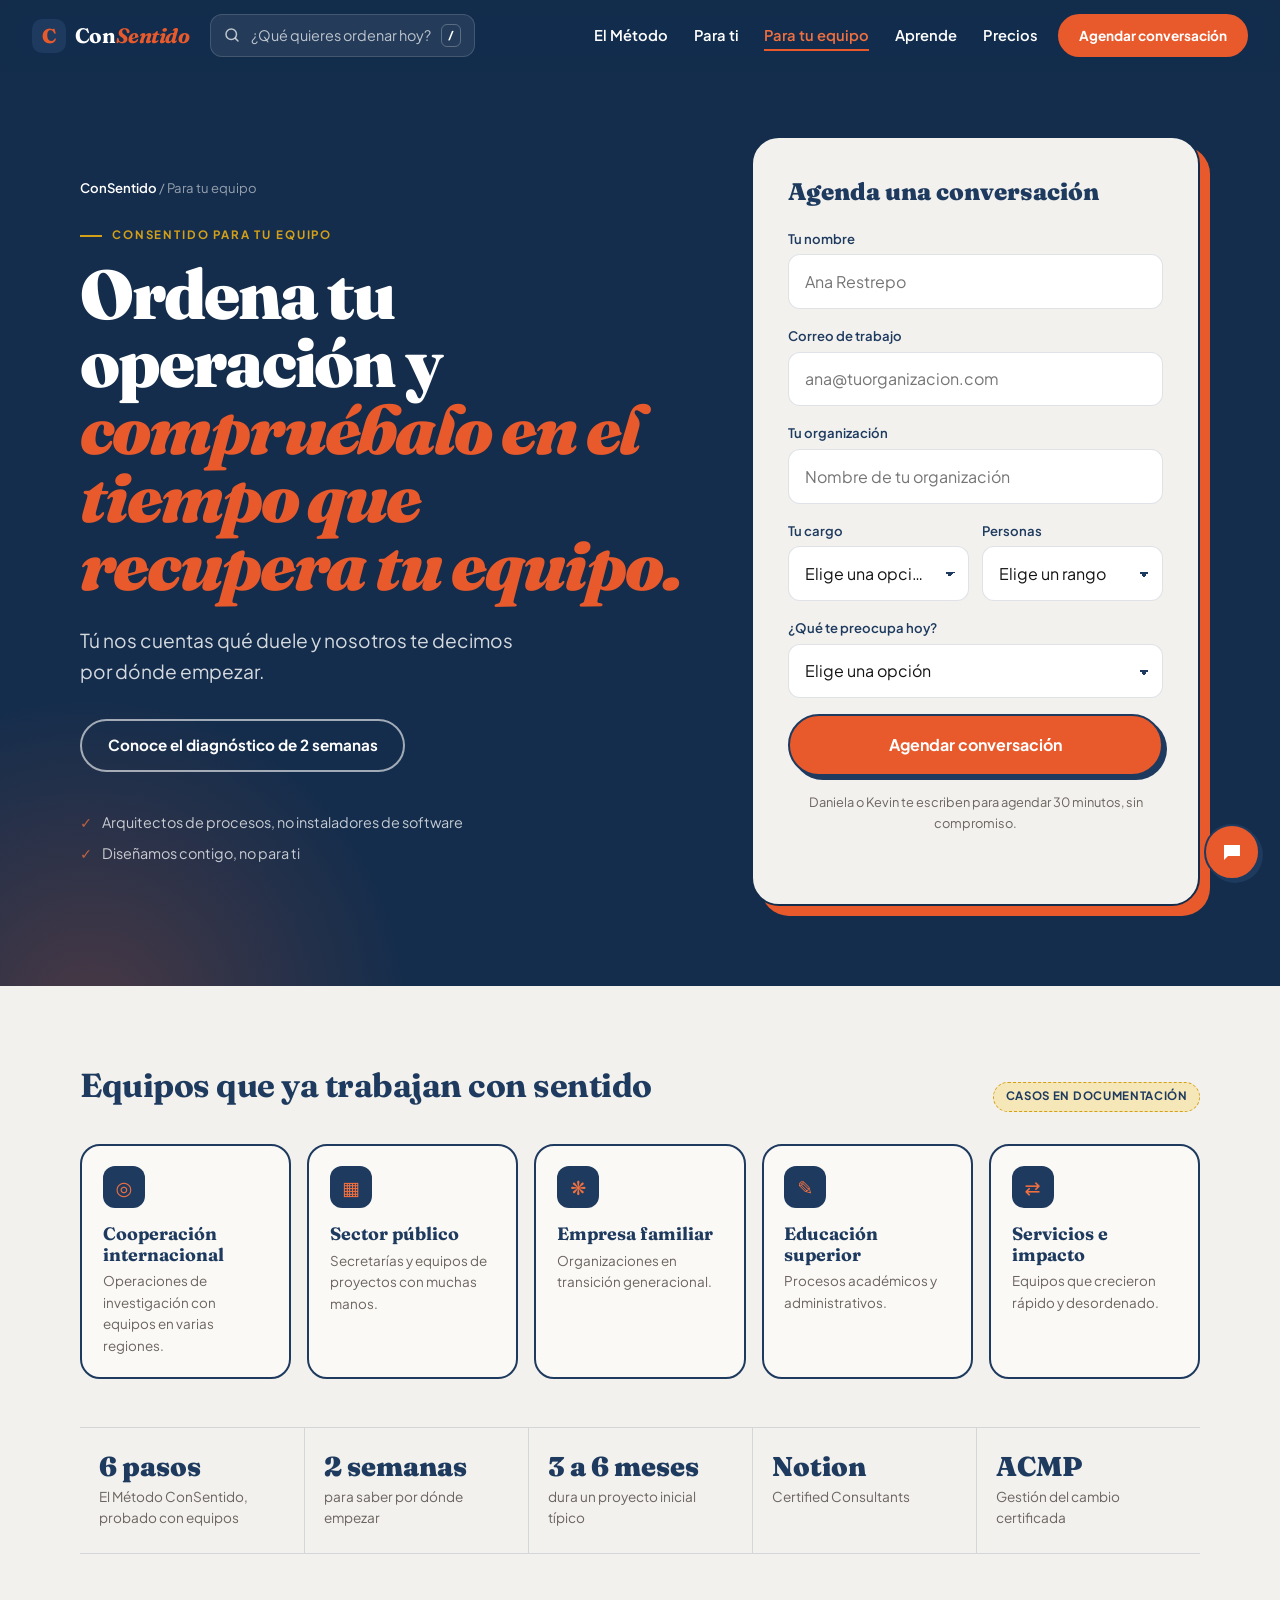
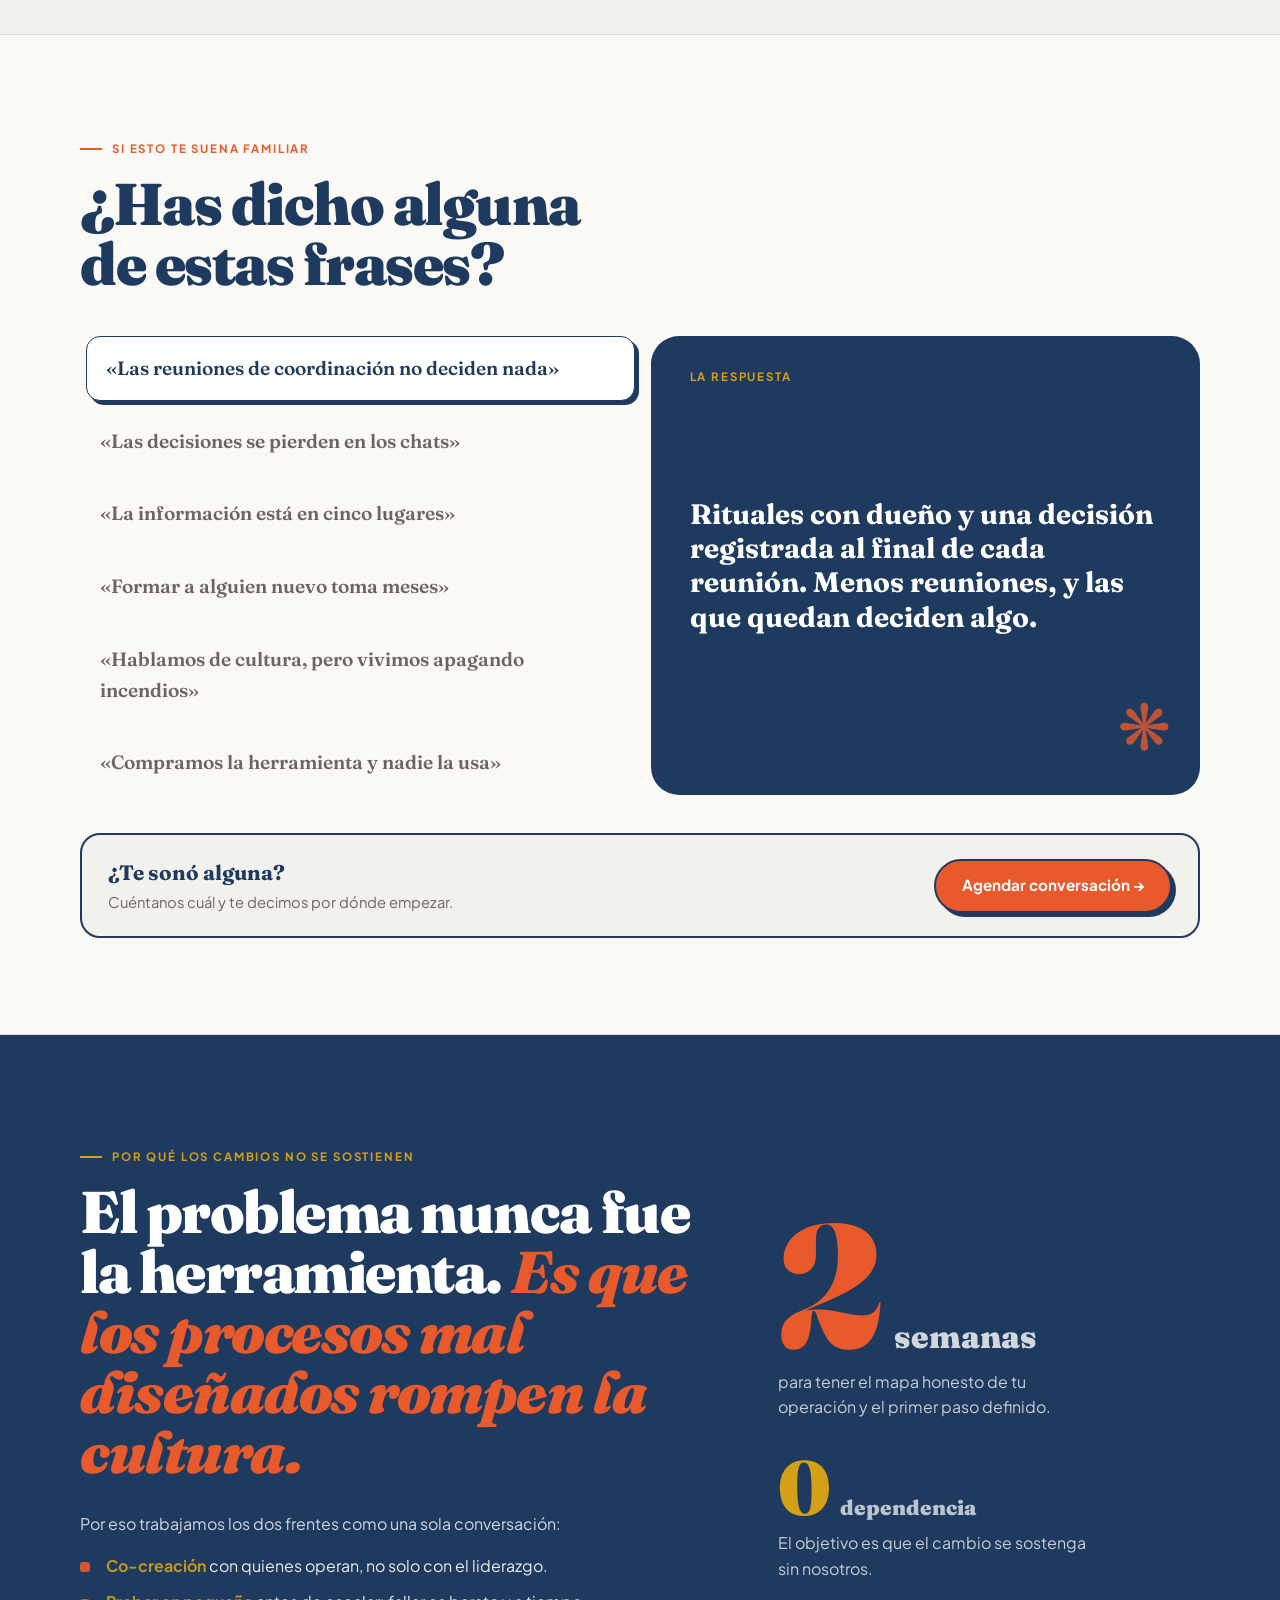
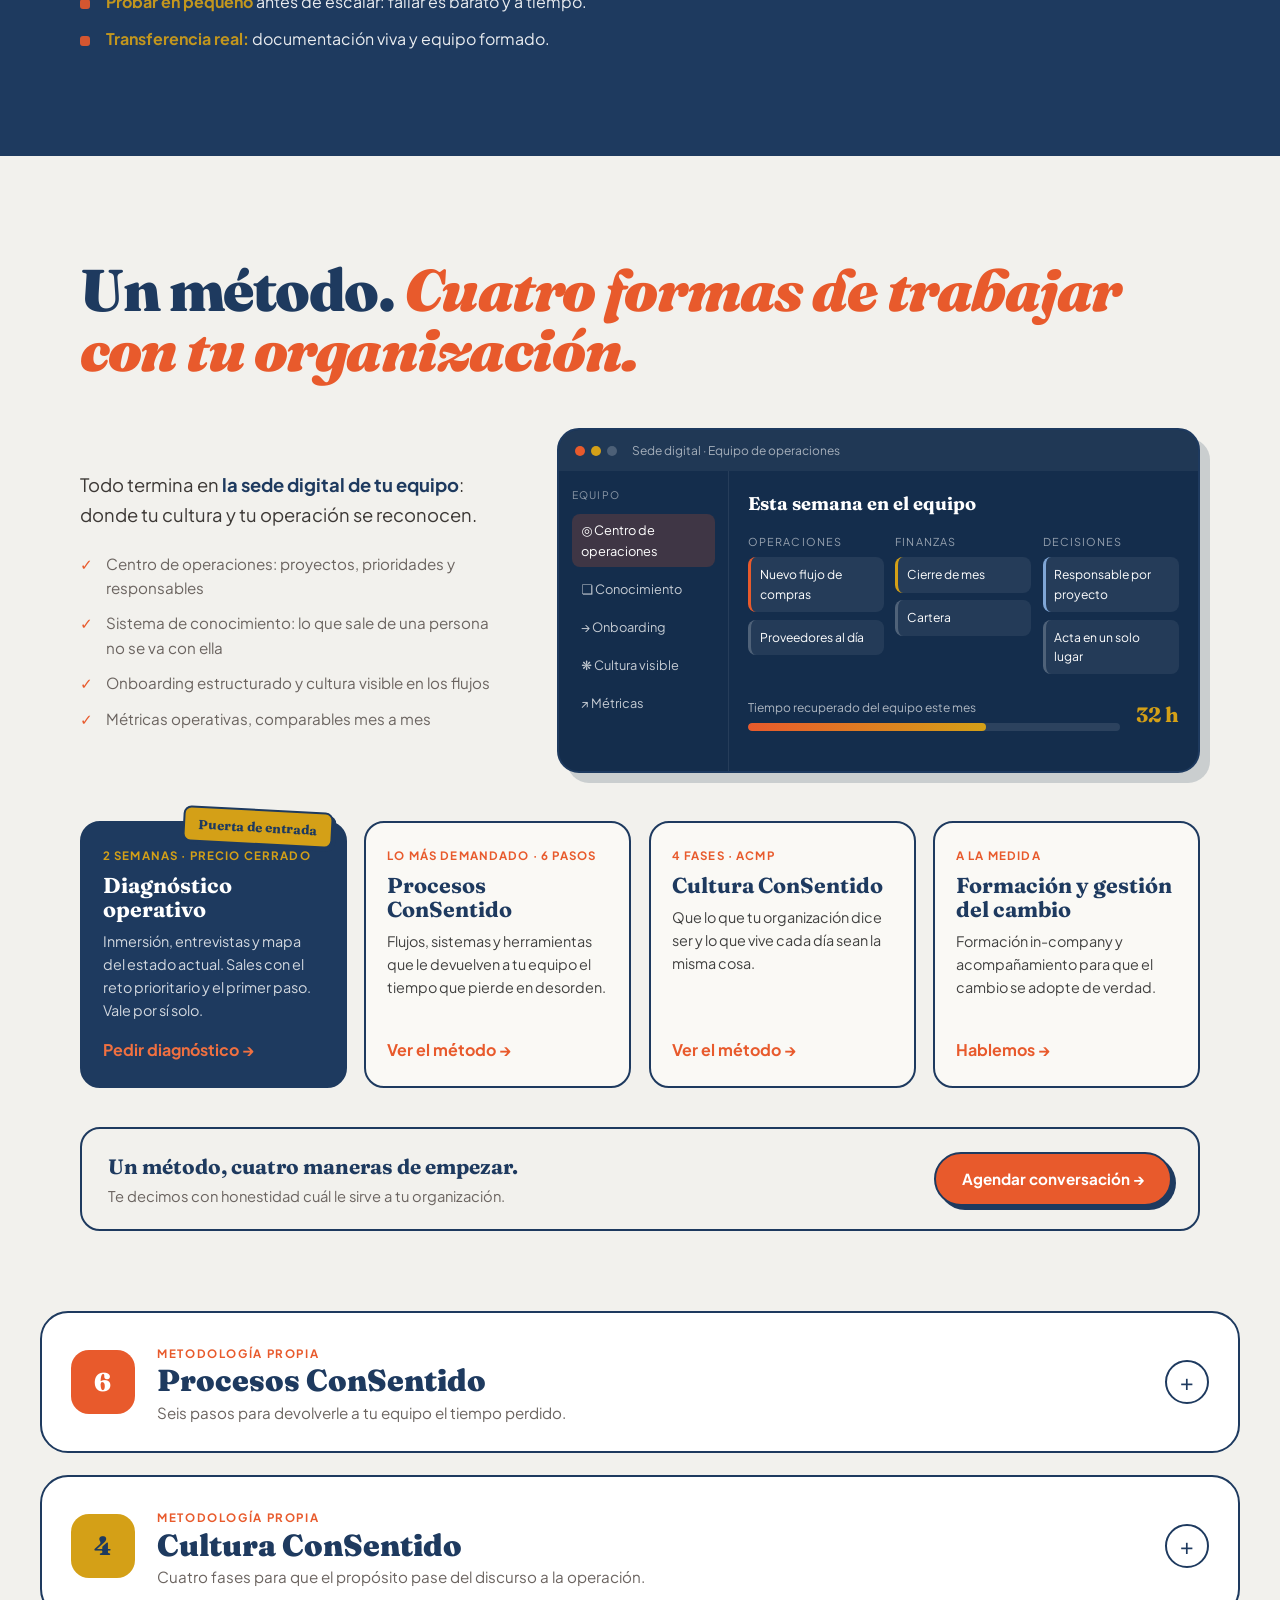
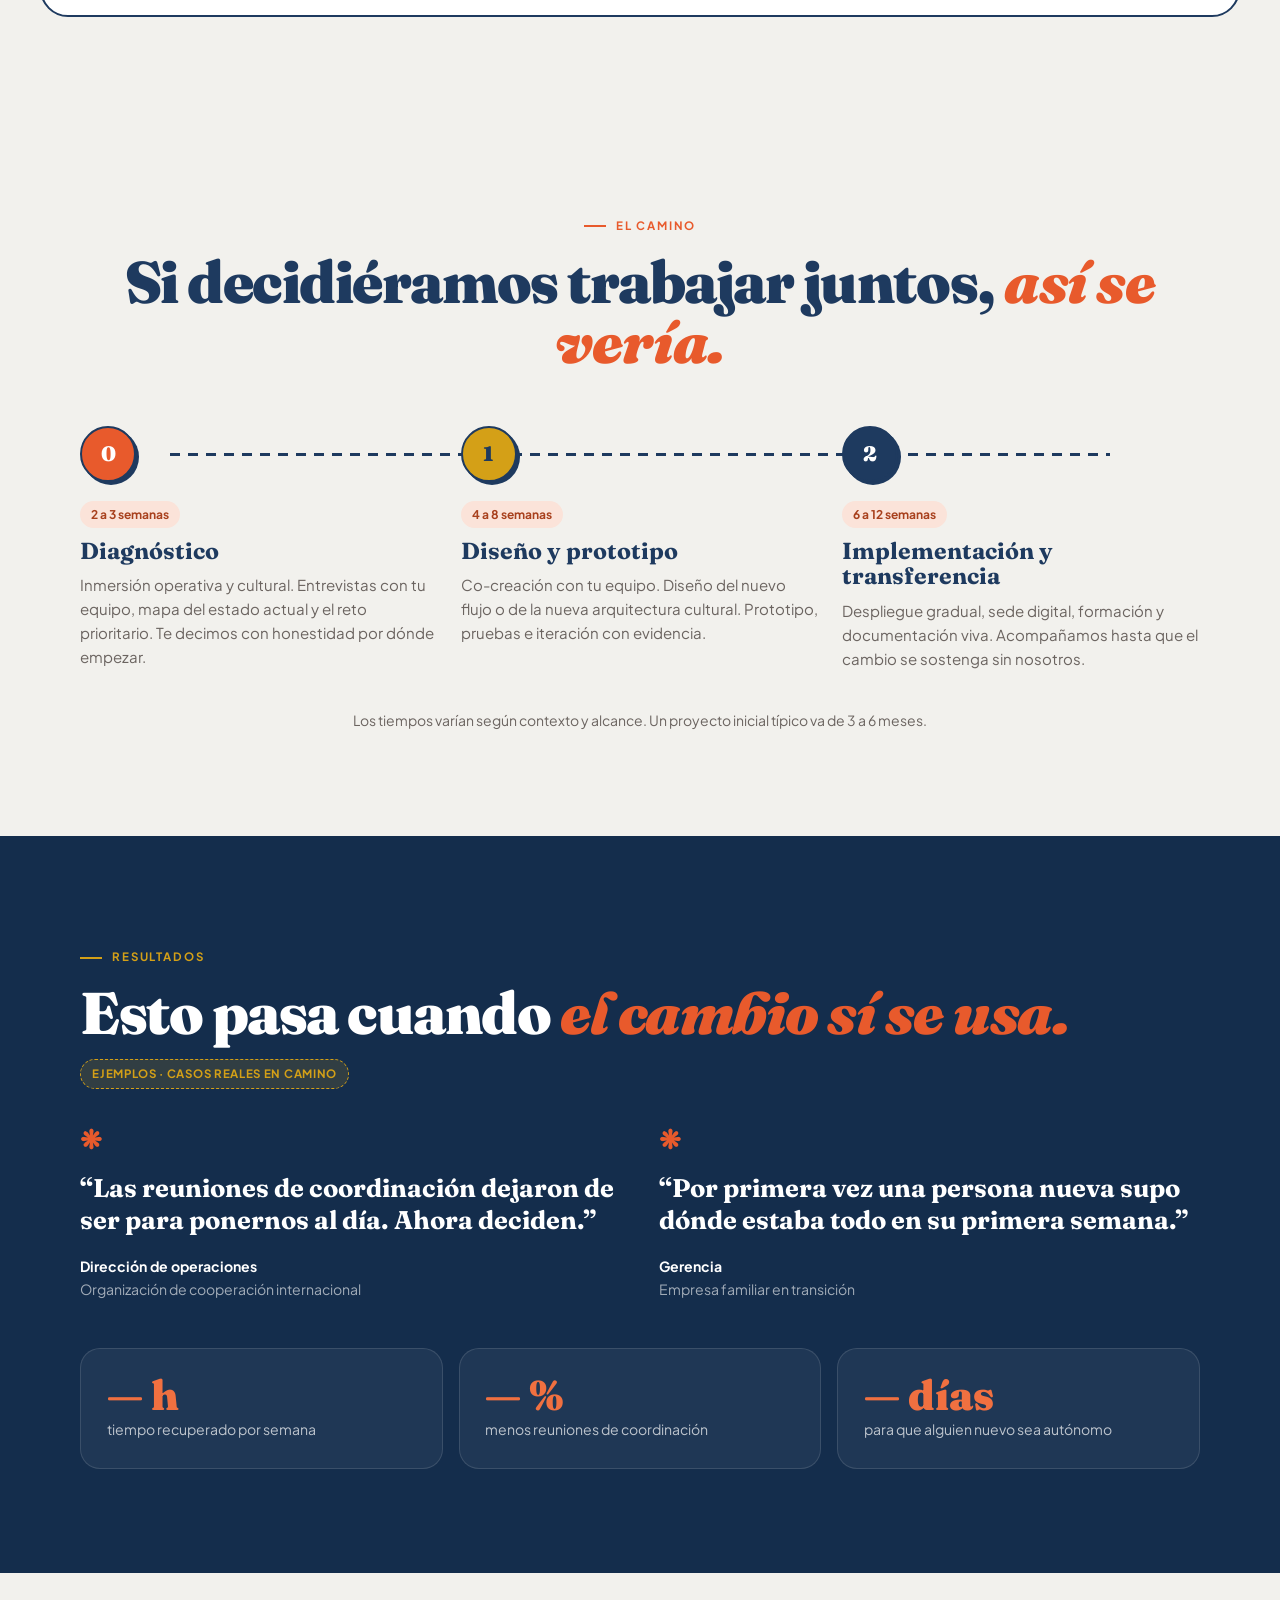
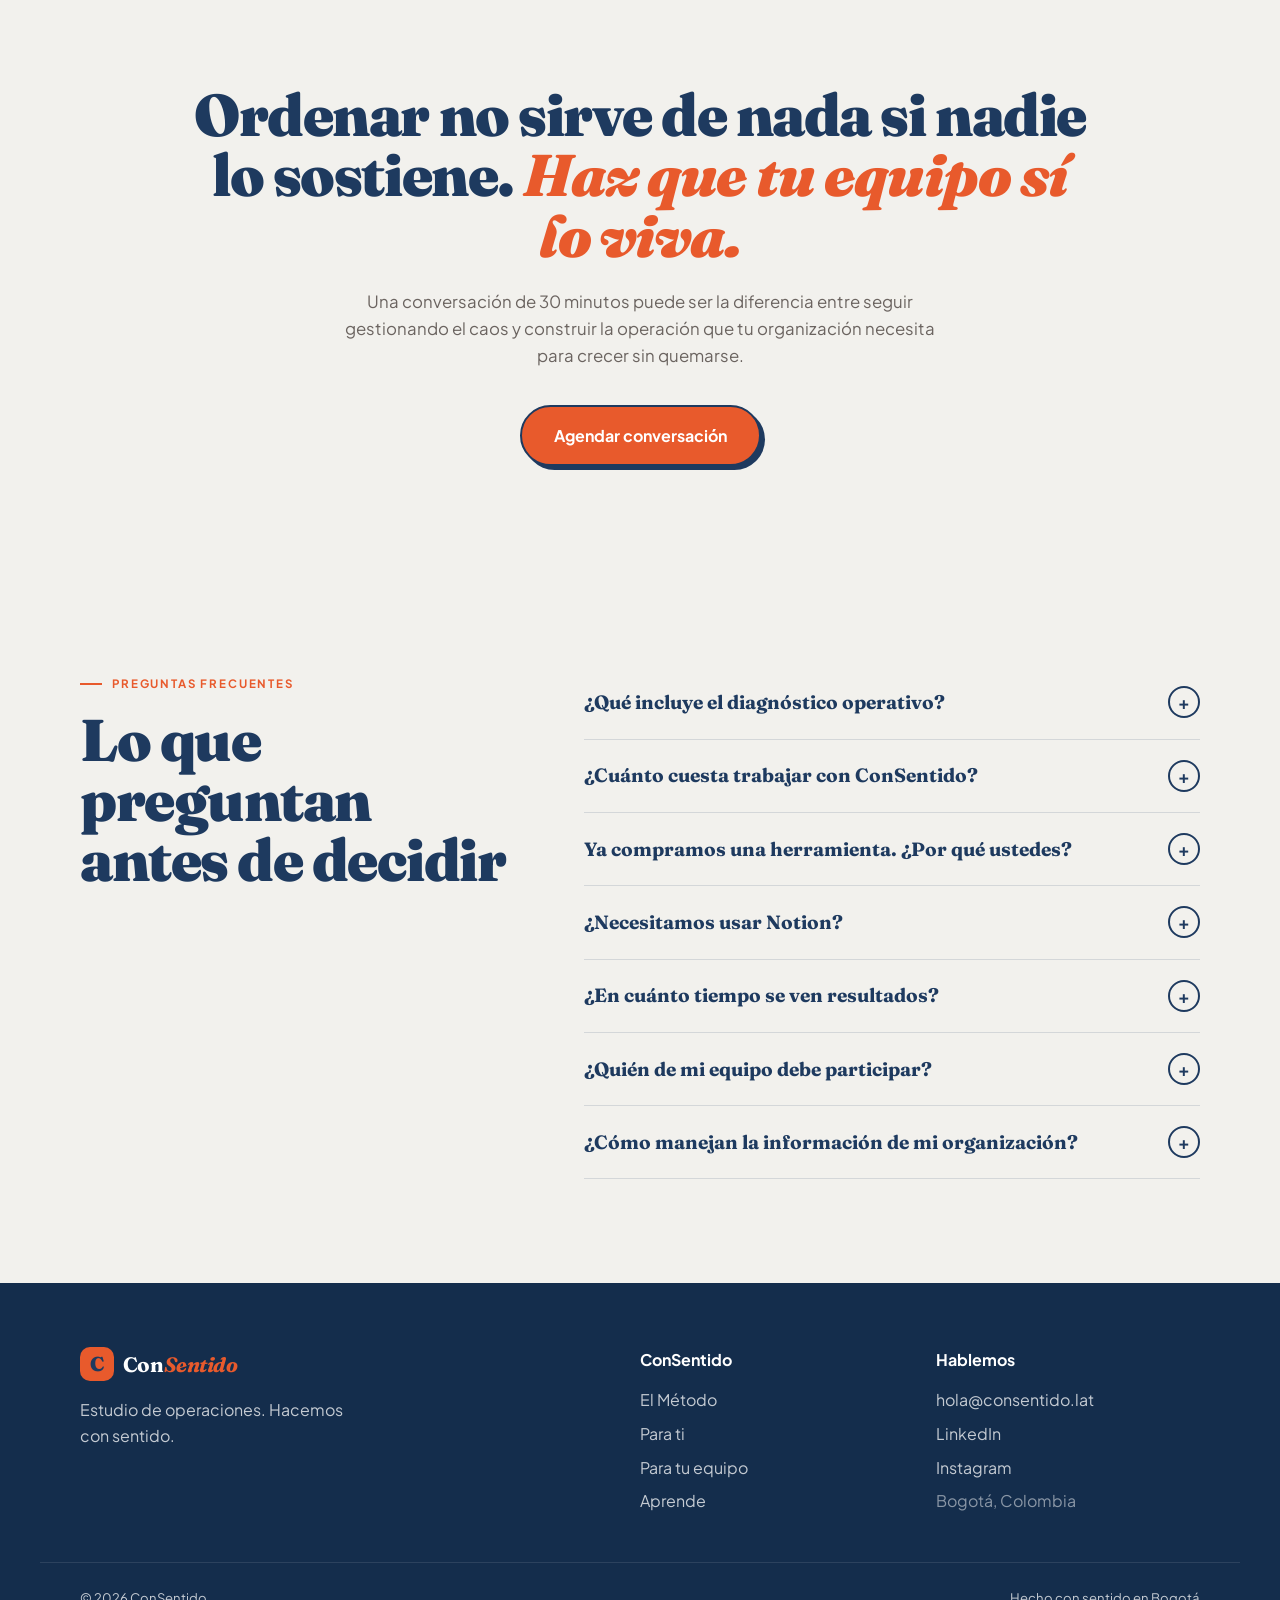
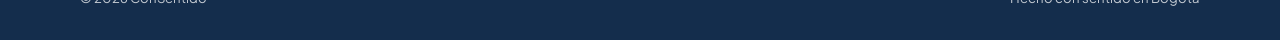
==== para-equipos/index.html @ 368f3dcd "Web de ConSentido: home, para ti y para equipos Co-Authored-By: Claude Opus 5.5 <noreply@anthropic.c" ====
<!DOCTYPE html>
<html lang="es">
<head>
  <meta charset="UTF-8" />
  <meta name="viewport" content="width=device-width, initial-scale=1.0" />
  <title>ConSentido para tu equipo</title>
  <meta name="description" content="Diseñamos las operaciones humanas que le devuelven a tu organización el tiempo que pierde en desorden." />
  <meta name="theme-color" content="#F2F1ED" />
  <link rel="icon" href="data:image/svg+xml,%3Csvg xmlns='http://www.w3.org/2000/svg' viewBox='0 0 64 64'%3E%3Crect width='64' height='64' rx='16' fill='%231E3A5F'/%3E%3Ctext x='50%25' y='56%25' text-anchor='middle' dominant-baseline='middle' font-family='Georgia,serif' font-weight='900' font-size='38' fill='%23E85A2C'%3EC%3C/text%3E%3C/svg%3E" />
  <link rel="preconnect" href="https://fonts.googleapis.com">
  <link rel="preconnect" href="https://fonts.gstatic.com" crossorigin>
  <link href="https://fonts.googleapis.com/css2?family=Fraunces:ital,opsz,wght@0,9..144,300;0,9..144,600;0,9..144,700;0,9..144,900;1,9..144,400;1,9..144,700;1,9..144,900&family=Plus+Jakarta+Sans:wght@400;500;600;700;800&display=swap" rel="stylesheet">
  <link rel="stylesheet" href="../styles.css" />
</head>
<body data-base="../" class="page-biz">

<a class="skip" href="#main">Saltar al contenido</a>

<!-- ═════════ NAV ═════════ -->
<header class="nav" id="nav">
  <div class="nav__inner">
    <a href="../" class="logo" aria-label="ConSentido, inicio">
      <span class="logo__mark" aria-hidden="true">C</span>
      <span class="logo__word">Con<em>Sentido</em></span>
    </a>

    <button class="search-pill" id="openSearch" type="button" aria-haspopup="dialog">
      <svg viewBox="0 0 24 24" aria-hidden="true"><circle cx="11" cy="11" r="7"/><path d="m20 20-3.5-3.5"/></svg>
      <span>¿Qué quieres ordenar hoy?</span>
      <kbd>/</kbd>
    </button>

    <nav class="nav__links" aria-label="Principal">
      <a href="../#metodo">El Método</a>
      <a href="../para-ti/">Para ti</a>
      <a href="./" aria-current="page">Para tu equipo</a>
      <a href="../para-ti/#aprende">Aprende</a>
      <a href="../#planes">Precios</a>
    </nav>

    <a href="#top" class="btn btn--primary btn--sm nav__cta">Agendar conversación</a>

    <button class="burger" id="burger" type="button" aria-label="Abrir menú" aria-expanded="false" aria-controls="mobileMenu">
      <span></span><span></span>
    </button>
  </div>

  <div class="mobile-menu" id="mobileMenu" hidden>
    <a href="../#metodo">El Método</a>
    <a href="../para-ti/">Para ti</a>
    <a href="./" aria-current="page">Para tu equipo</a>
    <a href="../para-ti/#aprende">Aprende</a>
    <a href="../#planes">Precios</a>
    <a href="#top" class="btn btn--primary">Agendar conversación</a>
  </div>
</header>

<main id="main">

<!-- ═════════ HERO + FORMULARIO (como Platzi Business) ═════════ -->
<section class="biz-hero" id="top">
  <div class="wrap biz-hero__grid">
    <div class="biz-hero__copy">
      <p class="crumbs crumbs--light"><a href="../">ConSentido</a> / Para tu equipo</p>
      <p class="eyebrow light">ConSentido para tu equipo</p>
      <h1 class="biz-hero__title">Ordena tu operación y <span class="accent">compruébalo en el tiempo que recupera tu equipo.</span></h1>
      <p class="biz-hero__sub">Tú nos cuentas qué duele y nosotros te decimos por dónde empezar.</p>
      <div class="biz-hero__ctas">
        <a href="#formas" class="btn btn--light">Conoce el diagnóstico de 2 semanas</a>
      </div>
      <ul class="biz-hero__proof">
        <li>Arquitectos de procesos, no instaladores de software</li>
        <li>Diseñamos contigo, no para ti</li>
      </ul>
    </div>

    <form class="form biz-form" id="contactForm" novalidate>
      <p class="biz-form__title">Agenda una conversación</p>
      <label class="field"><span>Tu nombre</span><input type="text" name="nombre" autocomplete="name" placeholder="Ana Restrepo" required /></label>
      <label class="field"><span>Correo de trabajo</span><input type="email" name="email" autocomplete="email" placeholder="ana@tuorganizacion.com" required /></label>
      <label class="field"><span>Tu organización</span><input type="text" name="org" autocomplete="organization" placeholder="Nombre de tu organización" required /></label>
      <div class="biz-form__row">
        <label class="field"><span>Tu cargo</span>
          <select name="cargo" required>
            <option value="">Elige una opción</option>
            <option>Dirección general</option>
            <option>Dirección de operaciones</option>
            <option>Dirección financiera</option>
            <option>Gerencia de área</option>
            <option>Líder de equipo</option>
            <option>Otro cargo</option>
          </select>
        </label>
        <label class="field"><span>Personas</span>
          <select name="tamano" required>
            <option value="">Elige un rango</option>
            <option>1 a 20</option>
            <option>21 a 50</option>
            <option>51 a 200</option>
            <option>Más de 200</option>
          </select>
        </label>
      </div>
      <label class="field"><span>¿Qué te preocupa hoy?</span>
        <select name="reto">
          <option value="">Elige una opción</option>
          <option>La operación: procesos e información</option>
          <option>La cultura: lo que decimos vs. lo que vivimos</option>
          <option>Las dos</option>
          <option>Todavía no lo sé</option>
        </select>
      </label>
      <button type="submit" class="btn btn--primary btn--block btn--lg" id="formBtn">Agendar conversación</button>
      <p class="biz-form__note">Daniela o Kevin te escriben para agendar 30 minutos, sin compromiso.</p>
      <p class="form__msg" id="formMsg" role="status"></p>
    </form>
  </div>
</section>

<!-- ═════════ CONFIANZA: sectores + datos ═════════ -->
<section class="biz-trust" aria-labelledby="trust-title">
  <div class="wrap">
    <div class="biz-trust__head">
      <h2 id="trust-title" class="h-sub">Equipos que ya trabajan con sentido</h2>
      <span class="placeholder-tag" title="Reemplazar por logos y casos con permiso">Casos en documentación</span>
    </div>
    <!-- PLACEHOLDER: reemplazar por logos y casos reales con permiso de cada cliente -->
    <div class="sector-row">
      <article class="sector reveal"><span class="sector__ico" aria-hidden="true">◎</span><h3>Cooperación internacional</h3><p>Operaciones de investigación con equipos en varias regiones.</p></article>
      <article class="sector reveal"><span class="sector__ico" aria-hidden="true">▦</span><h3>Sector público</h3><p>Secretarías y equipos de proyectos con muchas manos.</p></article>
      <article class="sector reveal"><span class="sector__ico" aria-hidden="true">❋</span><h3>Empresa familiar</h3><p>Organizaciones en transición generacional.</p></article>
      <article class="sector reveal"><span class="sector__ico" aria-hidden="true">✎</span><h3>Educación superior</h3><p>Procesos académicos y administrativos.</p></article>
      <article class="sector reveal"><span class="sector__ico" aria-hidden="true">⇄</span><h3>Servicios e impacto</h3><p>Equipos que crecieron rápido y desordenado.</p></article>
    </div>

    <dl class="facts">
      <div><dt>6 pasos</dt><dd>El Método ConSentido, probado con equipos</dd></div>
      <div><dt>2 semanas</dt><dd>para saber por dónde empezar</dd></div>
      <div><dt>3 a 6 meses</dt><dd>dura un proyecto inicial típico</dd></div>
      <div><dt>Notion</dt><dd>Certified Consultants</dd></div>
      <div><dt>ACMP</dt><dd>Gestión del cambio certificada</dd></div>
    </dl>
  </div>
</section>

<!-- ═════════ ¿HAS DICHO ALGUNA DE ESTAS FRASES? ═════════ -->
<section class="mirror" id="frases" aria-labelledby="mirror-title">
  <div class="wrap">
    <p class="eyebrow">Si esto te suena familiar</p>
    <h2 id="mirror-title" class="h-display">¿Has dicho alguna<br />de estas frases?</h2>

    <div class="mirror__grid" data-mirror>
      <ul class="mirror__list" role="tablist" aria-label="Frases frecuentes">
        <li><button type="button" role="tab" data-i="0">«Las reuniones de coordinación no deciden nada»</button></li>
        <li><button type="button" role="tab" data-i="1">«Las decisiones se pierden en los chats»</button></li>
        <li><button type="button" role="tab" data-i="2">«La información está en cinco lugares»</button></li>
        <li><button type="button" role="tab" data-i="3">«Formar a alguien nuevo toma meses»</button></li>
        <li><button type="button" role="tab" data-i="4">«Hablamos de cultura, pero vivimos apagando incendios»</button></li>
        <li><button type="button" role="tab" data-i="5">«Compramos la herramienta y nadie la usa»</button></li>
      </ul>
      <div class="mirror__answer" role="tabpanel" aria-live="polite">
        <p class="mirror__label">La respuesta</p>
        <p class="mirror__text" data-answer="0">Rituales con dueño y una decisión registrada al final de cada reunión. Menos reuniones, y las que quedan deciden algo.</p>
        <p class="mirror__text" data-answer="1">Un solo lugar para las decisiones, con responsable y fecha. Lo que se decide no depende de quién leyó el chat.</p>
        <p class="mirror__text" data-answer="2">La sede digital del equipo: una sola fuente para procesos, documentos y proyectos. Se acaban las islas de información.</p>
        <p class="mirror__text" data-answer="3">Onboarding estructurado: una persona nueva entiende dónde vive todo en su primera semana, no en su tercer mes.</p>
        <p class="mirror__text" data-answer="4">Cultura ConSentido: los valores aterrizan en flujos, reuniones y decisiones. Lo que el equipo hace cada día es la cultura real.</p>
        <p class="mirror__text" data-answer="5">No instalamos software. Co-diseñamos el proceso con quien lo vive, y la herramienta llega después para sostenerlo.</p>
        <span class="mirror__mark" aria-hidden="true">❋</span>
      </div>
    </div>

    <div class="cta-bar">
      <div><b>¿Te sonó alguna?</b><span>Cuéntanos cuál y te decimos por dónde empezar.</span></div>
      <a href="#top" class="btn btn--primary">Agendar conversación →</a>
    </div>
  </div>
</section>

<!-- ═════════ POR QUÉ LOS CAMBIOS NO SE SOSTIENEN ═════════ -->
<section class="why-biz" aria-labelledby="whybiz-title">
  <div class="wrap why-biz__grid">
    <div>
      <p class="eyebrow light">Por qué los cambios no se sostienen</p>
      <h2 id="whybiz-title" class="h-display light">El problema nunca fue la herramienta. <span class="accent">Es que los procesos mal diseñados rompen la cultura.</span></h2>
      <p class="why-biz__lead">Por eso trabajamos los dos frentes como una sola conversación:</p>
      <ul class="why-biz__list">
        <li><b>Co-creación</b> con quienes operan, no solo con el liderazgo.</li>
        <li><b>Probar en pequeño</b> antes de escalar: fallar es barato y a tiempo.</li>
        <li><b>Transferencia real:</b> documentación viva y equipo formado.</li>
      </ul>
    </div>
    <div class="bignum">
      <p class="bignum__main"><span>2</span><small>semanas</small></p>
      <p class="bignum__cap">para tener el mapa honesto de tu operación y el primer paso definido.</p>
      <p class="bignum__alt"><span>0</span><small>dependencia</small></p>
      <p class="bignum__cap">El objetivo es que el cambio se sostenga sin nosotros.</p>
    </div>
  </div>
</section>

<!-- ═════════ UN MÉTODO, CUATRO FORMAS ═════════ -->
<section class="forms4" id="formas" aria-labelledby="forms-title">
  <div class="wrap">
    <h2 id="forms-title" class="h-display">Un método. <span class="accent">Cuatro formas de trabajar con tu organización.</span></h2>

    <div class="forms4__show" id="sede">
      <div>
        <p class="forms4__lead">Todo termina en <b>la sede digital de tu equipo</b>: donde tu cultura y tu operación se reconocen.</p>
        <ul class="forms4__bullets">
          <li>Centro de operaciones: proyectos, prioridades y responsables</li>
          <li>Sistema de conocimiento: lo que sale de una persona no se va con ella</li>
          <li>Onboarding estructurado y cultura visible en los flujos</li>
          <li>Métricas operativas, comparables mes a mes</li>
        </ul>
      </div>
      <div class="mock" role="img" aria-label="Ejemplo de la sede digital de un equipo">
        <div class="screen is-on">
          <div class="mock__bar"><i></i><i></i><i></i><span>Sede digital · Equipo de operaciones</span></div>
          <div class="mock__body">
            <aside class="mock__side">
              <p class="mock__label">Equipo</p>
              <span class="is-on">◎ Centro de operaciones</span><span>❏ Conocimiento</span><span>→ Onboarding</span><span>❋ Cultura visible</span><span>↗ Métricas</span>
            </aside>
            <div class="mock__main">
              <p class="mock__h">Esta semana en el equipo</p>
              <div class="mock__cols">
                <div class="mock__col"><p>Operaciones</p><div class="task task--o">Nuevo flujo de compras</div><div class="task">Proveedores al día</div></div>
                <div class="mock__col"><p>Finanzas</p><div class="task task--m">Cierre de mes</div><div class="task">Cartera</div></div>
                <div class="mock__col"><p>Decisiones</p><div class="task task--n">Responsable por proyecto</div><div class="task">Acta en un solo lugar</div></div>
              </div>
              <div class="mock__meter"><span>Tiempo recuperado del equipo este mes</span><div class="meter"><i style="--w:64%"></i></div><b>32 h</b></div>
            </div>
          </div>
        </div>
      </div>
    </div>

    <div class="forms4__grid">
      <article class="fway fway--star reveal">
        <span class="sticker fway__sticker">Puerta de entrada</span>
        <p class="fway__tag">2 semanas · precio cerrado</p>
        <h3>Diagnóstico operativo</h3>
        <p>Inmersión, entrevistas y mapa del estado actual. Sales con el reto prioritario y el primer paso. Vale por sí solo.</p>
        <a href="#top" class="fway__link">Pedir diagnóstico →</a>
      </article>
      <article class="fway reveal">
        <p class="fway__tag">Lo más demandado · 6 pasos</p>
        <h3>Procesos ConSentido</h3>
        <p>Flujos, sistemas y herramientas que le devuelven a tu equipo el tiempo que pierde en desorden.</p>
        <a href="#procesos" class="fway__link" data-open="#procesos">Ver el método →</a>
      </article>
      <article class="fway reveal">
        <p class="fway__tag">4 fases · ACMP</p>
        <h3>Cultura ConSentido</h3>
        <p>Que lo que tu organización dice ser y lo que vive cada día sean la misma cosa.</p>
        <a href="#cultura" class="fway__link" data-open="#cultura">Ver el método →</a>
      </article>
      <article class="fway reveal">
        <p class="fway__tag">A la medida</p>
        <h3>Formación y gestión del cambio</h3>
        <p>Formación in-company y acompañamiento para que el cambio se adopte de verdad.</p>
        <a href="#top" class="fway__link">Hablemos →</a>
      </article>
    </div>

    <div class="cta-bar">
      <div><b>Un método, cuatro maneras de empezar.</b><span>Te decimos con honestidad cuál le sirve a tu organización.</span></div>
      <a href="#top" class="btn btn--primary">Agendar conversación →</a>
    </div>
  </div>
</section>

<!-- ═════════ METODOLOGÍAS (expandibles) ═════════ -->
<section class="wrap methods" aria-label="Metodologías">
  <details class="xp" id="procesos">
    <summary>
      <span class="xp__badge" aria-hidden="true">6</span>
      <span class="xp__head">
        <small>Metodología propia</small>
        <h3>Procesos ConSentido</h3>
        <p>Seis pasos para devolverle a tu equipo el tiempo perdido.</p>
      </span>
      <span class="xp__toggle" aria-hidden="true">+</span>
    </summary>
    <div class="xp__body">
      <p class="xp__intro">Un sistema propio de seis pasos, validado con equipos de alto rendimiento. No es una receta de catálogo: es un marco que se adapta al ritmo, contexto y cultura de cada organización.</p>
      <ol class="steps6">
        <li><span class="n">01</span><h4>Entendimiento del reto</h4><p>Mapeamos el problema con quienes lo viven: dónde se tranca, a quién afecta, qué duele más. No proponemos soluciones antes de entender.</p><p class="take"><b>Te llevas</b>Diagnóstico claro del estado actual, con cuellos de botella priorizados.</p></li>
        <li><span class="n">02</span><h4>Definición y enfoque</h4><p>Acotamos el problema: qué proceso atacamos primero, qué objetivo buscamos y cómo sabremos que mejoró.</p><p class="take"><b>Te llevas</b>Reto bien definido, con métrica de éxito y alcance acordado.</p></li>
        <li><span class="n">03</span><h4>Ideación de la solución</h4><p>Co-creamos con tu equipo formas de trabajar mejor, con la voz del liderazgo y la de quienes operan cada día.</p><p class="take"><b>Te llevas</b>Varias rutas de solución evaluadas con tu equipo, no impuestas.</p></li>
        <li><span class="n">04</span><h4>Diseño de la idea</h4><p>Diseñamos y materializamos el modelo de solución co-creado, listo para probar.</p><p class="take"><b>Te llevas</b>Arquitectura concreta del nuevo flujo, sistemas y herramientas.</p></li>
        <li><span class="n">05</span><h4>Prototipado y aprendizaje</h4><p>Probamos en pequeño, medimos y ajustamos antes de escalar. Fallar en pequeño es barato y a tiempo.</p><p class="take"><b>Te llevas</b>Prototipo probado con parte del equipo y ajustado con evidencia.</p></li>
        <li><span class="n">06</span><h4>Entrega para la transformación</h4><p>Documentamos, formamos a los equipos y dejamos lo necesario para que el cambio se mantenga sin nosotros.</p><p class="take"><b>Te llevas</b>Sede digital implementada, equipo formado e independencia.</p></li>
      </ol>
      <p class="xp__label">Lo que nos diferencia en Procesos</p>
      <div class="diffs">
        <div class="diff"><h4>No vendemos software</h4><p>Notion, Asana, ClickUp: son herramientas. Lo importante es el proceso que vive dentro. Somos Notion Certified Consultants porque hoy es la que mejor sostiene la sede digital.</p></div>
        <div class="diff"><h4>No vendemos diagramas</h4><p>Un BPMN bonito no transformó a nadie. Entregamos una operación funcionando, no un PDF.</p></div>
        <div class="diff"><h4>Co-creamos</h4><p>Tu equipo conoce los problemas mejor que nadie. Trabajamos con ellos, no para ellos: así el cambio se sostiene cuando salimos.</p></div>
      </div>
    </div>
  </details>

  <details class="xp" id="cultura">
    <summary>
      <span class="xp__badge xp__badge--n" aria-hidden="true">4</span>
      <span class="xp__head">
        <small>Metodología propia</small>
        <h3>Cultura ConSentido</h3>
        <p>Cuatro fases para que el propósito pase del discurso a la operación.</p>
      </span>
      <span class="xp__toggle" aria-hidden="true">+</span>
    </summary>
    <div class="xp__body">
      <p class="xp__intro">La cultura no se decreta en un offsite. Se construye en cómo trabaja la gente todos los días. Es un viaje en espiral: cada fase profundiza la anterior, y al final la cultura es un sistema vivo que tu organización mantiene por sí sola.</p>
      <div class="phases4">
        <details open>
          <summary><span class="n">01</span><span><h4>Alineación y conexión</h4><p>Reconectamos a las personas con el propósito de la organización.</p></span></summary>
          <div class="ph-body">Antes de hablar de valores, trabajamos para que individuos y equipos vuelvan a sentirse parte de algo con sentido. Espacios de conversación reales, no talleres motivacionales, donde se puede decir lo que está roto y reconocer lo que está vivo.<div class="take"><b>Te llevas</b>Un mapa honesto del estado emocional y de propósito de tu equipo. Sin maquillaje.</div></div>
        </details>
        <details>
          <summary><span class="n">02</span><span><h4>Propuesta de valor cultural</h4><p>Articulamos lo que tu organización realmente es, no lo que dice ser.</p></span></summary>
          <div class="ph-body">Definimos juntos qué ofrece la organización, interna y externamente: un marco de referencia para tomar decisiones reales, contratar, diseñar procesos y resolver conflictos.<div class="take"><b>Te llevas</b>Una propuesta de valor cultural que se traduce en decisiones del día a día, no en frases para la pared.</div></div>
        </details>
        <details>
          <summary><span class="n">03</span><span><h4>Experiencia de marca interna</h4><p>Tangibilizamos la cultura en cada punto de contacto.</p></span></summary>
          <div class="ph-body">Diseñamos cómo se vive la cultura en el onboarding, las reuniones, el feedback, las celebraciones, los conflictos y la salida de las personas.<div class="take"><b>Te llevas</b>Puntos de contacto culturales rediseñados, donde la coherencia entre discurso y práctica se vuelve visible y medible.</div></div>
        </details>
        <details>
          <summary><span class="n">04</span><span><h4>Equipo para el cambio sostenido</h4><p>Construimos la estructura para mantener la cultura sin nosotros.</p></span></summary>
          <div class="ph-body">Trabajamos en liderazgo distribuido, capacidad interna de gestión del cambio y rituales que sostienen la cultura en los momentos difíciles, porque siempre llegan.<div class="take"><b>Te llevas</b>Liderazgo formado, rituales instalados, métricas culturales y "guardianes culturales" internos.</div></div>
        </details>
      </div>
      <p class="xp__label">Lo que nos diferencia en Cultura</p>
      <div class="diffs">
        <div class="diff"><h4>No imponemos modelos</h4><p>Cada organización tiene su historia y su gente. Co-creamos siempre.</p></div>
        <div class="diff"><h4>Cultura conectada con operación</h4><p>No tratamos la cultura como un proyecto aparte: la conectamos con los procesos diarios, porque ahí vive o muere.</p></div>
        <div class="diff"><h4>Certificados en ACMP</h4><p>Association of Change Management Professionals: metodología internacional respaldada por evidencia.</p></div>
      </div>
    </div>
  </details>
</section>

<!-- ═════════ CÓMO SE VERÍA ═════════ -->
<section class="journey" aria-labelledby="journey-title">
  <div class="wrap">
    <p class="eyebrow center">El camino</p>
    <h2 id="journey-title" class="h-display center">Si decidiéramos trabajar juntos, <span class="accent">así se vería.</span></h2>
    <ol class="timeline">
      <li class="reveal"><span class="dot">0</span><span class="dur">2 a 3 semanas</span><h3>Diagnóstico</h3><p>Inmersión operativa y cultural. Entrevistas con tu equipo, mapa del estado actual y el reto prioritario. Te decimos con honestidad por dónde empezar.</p></li>
      <li class="reveal"><span class="dot">1</span><span class="dur">4 a 8 semanas</span><h3>Diseño y prototipo</h3><p>Co-creación con tu equipo. Diseño del nuevo flujo o de la nueva arquitectura cultural. Prototipo, pruebas e iteración con evidencia.</p></li>
      <li class="reveal"><span class="dot">2</span><span class="dur">6 a 12 semanas</span><h3>Implementación y transferencia</h3><p>Despliegue gradual, sede digital, formación y documentación viva. Acompañamos hasta que el cambio se sostenga sin nosotros.</p></li>
    </ol>
    <p class="center small muted" style="margin-top:2.4rem">Los tiempos varían según contexto y alcance. Un proyecto inicial típico va de 3 a 6 meses.</p>
  </div>
</section>

<!-- ═════════ RESULTADOS ═════════ -->
<section class="results" aria-labelledby="results-title">
  <div class="wrap">
    <div class="biz-trust__head">
      <div>
        <p class="eyebrow light">Resultados</p>
        <h2 id="results-title" class="h-display light">Esto pasa cuando <span class="accent">el cambio sí se usa.</span></h2>
      </div>
      <span class="placeholder-tag">Ejemplos · casos reales en camino</span>
    </div>
    <!-- PLACEHOLDER: reemplazar por citas y cifras reales, con permiso de cada cliente -->
    <div class="results__quotes">
      <figure class="rquote reveal">
        <blockquote>“Las reuniones de coordinación dejaron de ser para ponernos al día. Ahora deciden.”</blockquote>
        <figcaption><b>Dirección de operaciones</b><span>Organización de cooperación internacional</span></figcaption>
      </figure>
      <figure class="rquote reveal">
        <blockquote>“Por primera vez una persona nueva supo dónde estaba todo en su primera semana.”</blockquote>
        <figcaption><b>Gerencia</b><span>Empresa familiar en transición</span></figcaption>
      </figure>
    </div>
    <div class="results__metrics">
      <div class="rmetric"><b>— h</b><span>tiempo recuperado por semana</span></div>
      <div class="rmetric"><b>— %</b><span>menos reuniones de coordinación</span></div>
      <div class="rmetric"><b>— días</b><span>para que alguien nuevo sea autónomo</span></div>
    </div>
  </div>
</section>

<!-- ═════════ CTA FINAL ═════════ -->
<section class="biz-final" id="hablemos" aria-labelledby="final-title">
  <div class="wrap">
    <h2 id="final-title" class="biz-final__title">Ordenar no sirve de nada si nadie lo sostiene. <span class="accent">Haz que tu equipo sí lo viva.</span></h2>
    <p class="biz-final__sub">Una conversación de 30 minutos puede ser la diferencia entre seguir gestionando el caos y construir la operación que tu organización necesita para crecer sin quemarse.</p>
    <a href="#top" class="btn btn--primary btn--lg">Agendar conversación</a>
  </div>
</section>

<!-- ═════════ FAQ ═════════ -->
<section class="faq" aria-labelledby="faq-title">
  <div class="wrap faq__grid">
    <div>
      <p class="eyebrow">Preguntas frecuentes</p>
      <h2 id="faq-title" class="h-display">Lo que preguntan antes de decidir</h2>
    </div>
    <div class="faq__list">
      <details><summary>¿Qué incluye el diagnóstico operativo?</summary><p>Dos semanas de inmersión: entrevistas con tu equipo, mapa del estado actual, cuellos de botella priorizados y una recomendación honesta de por dónde empezar: procesos, cultura o ambos.</p></details>
      <details><summary>¿Cuánto cuesta trabajar con ConSentido?</summary><p>El diagnóstico tiene un precio cerrado que conoces antes de empezar. Los proyectos completos se cotizan según alcance, después del diagnóstico o de la conversación inicial.</p></details>
      <details><summary>Ya compramos una herramienta. ¿Por qué ustedes?</summary><p>Porque el problema casi nunca es la herramienta. Diseñamos el proceso que vive dentro con quienes lo operan, y luego usamos la herramienta que ya tienen o la que mejor lo sostenga.</p></details>
      <details><summary>¿Necesitamos usar Notion?</summary><p>No. Somos Notion Certified Consultants porque hoy es la herramienta que mejor sostiene una sede digital, pero trabajamos independientemente de la tecnología.</p></details>
      <details><summary>¿En cuánto tiempo se ven resultados?</summary><p>El diagnóstico entrega claridad en 2 semanas. Un proyecto inicial típico va de 3 a 6 meses, con prototipos probados desde las primeras semanas.</p></details>
      <details><summary>¿Quién de mi equipo debe participar?</summary><p>Alguien del liderazgo que patrocine el cambio y las personas que viven el proceso cada día. Sin las dos voces, el cambio no se sostiene.</p></details>
      <details><summary>¿Cómo manejan la información de mi organización?</summary><p>Con confidencialidad. Solo documentamos un caso públicamente si tu organización lo autoriza.</p></details>
    </div>
  </div>
</section>

</main>

<!-- ═════════ FOOTER ═════════ -->
<footer class="footer">
  <div class="wrap footer__grid">
    <div>
      <a href="../" class="logo logo--light"><span class="logo__mark" aria-hidden="true">C</span><span class="logo__word">Con<em>Sentido</em></span></a>
      <p class="footer__claim">Estudio de operaciones. Hacemos con sentido.</p>
    </div>
    <nav aria-label="ConSentido">
      <p class="footer__h">ConSentido</p>
      <a href="../#metodo">El Método</a>
      <a href="../para-ti/">Para ti</a>
      <a href="./">Para tu equipo</a>
      <a href="../para-ti/#aprende">Aprende</a>
    </nav>
    <nav aria-label="Contacto">
      <p class="footer__h">Hablemos</p>
      <!-- PLACEHOLDER: confirmar correo, LinkedIn e Instagram reales -->
      <a href="mailto:hola@consentido.lat">hola@consentido.lat</a>
      <a href="#">LinkedIn</a>
      <a href="#">Instagram</a>
      <span class="muted">Bogotá, Colombia</span>
    </nav>
  </div>
  <div class="wrap footer__bottom">
    <span>© 2026 ConSentido</span>
    <span>Hecho con sentido en Bogotá</span>
  </div>
</footer>

<!-- PLACEHOLDER: poner el número real en href="https://wa.me/57XXXXXXXXXX" -->
<a class="fab" href="#top" aria-label="Escríbenos">
  <svg viewBox="0 0 24 24" aria-hidden="true"><path d="M4 5h16v11H8l-4 4z"/></svg>
</a>

<div class="search" id="search" role="dialog" aria-modal="true" aria-labelledby="searchLabel" hidden>
  <div class="search__backdrop" data-close></div>
  <div class="search__box">
    <label id="searchLabel" class="search__field">
      <svg viewBox="0 0 24 24" aria-hidden="true"><circle cx="11" cy="11" r="7"/><path d="m20 20-3.5-3.5"/></svg>
      <input type="search" id="searchInput" placeholder="Ej: tiempo, Notion, mi equipo, cultura…" autocomplete="off" />
      <kbd>Esc</kbd>
    </label>
    <ul class="search__results" id="searchResults" role="listbox"></ul>
  </div>
</div>

<script src="../app.js"></script>
</body>
</html>
---- styles.css ----
/* ══════════════════════════════════════════════
   CONSENTIDO · WEB
   Estructura UX inspirada en Platzi, identidad ConSentido
══════════════════════════════════════════════ */

:root {
  --orange:       #E85A2C;
  --orange-light: #F07040;
  --orange-soft:  #FBE3D9;
  --navy:         #1E3A5F;
  --navy-deep:    #142D4C;
  --mustard:      #D4A017;
  --mustard-soft: #F6E7B8;
  --cream:        #F2F1ED;
  --warm:         #FAF9F5;
  --ink:          #141414;
  --muted:        #6B6460;
  --line:         rgba(30,58,95,.14);

  --serif: 'Fraunces', Georgia, serif;
  --sans:  'Plus Jakarta Sans', system-ui, sans-serif;

  --ease: cubic-bezier(.22,1,.36,1);
  --spring: cubic-bezier(.34,1.56,.64,1);
  --r-lg: 28px;
  --r-md: 20px;
  --shadow: 5px 5px 0 var(--navy);
  --shadow-hover: 8px 8px 0 var(--navy);
  --nav-h: 72px;
}

*, *::before, *::after { box-sizing: border-box; margin: 0; padding: 0; }
[hidden] { display: none !important; }
html { scroll-behavior: smooth; scroll-padding-top: calc(var(--nav-h) + 12px); }
body {
  background: var(--cream);
  color: var(--ink);
  font-family: var(--sans);
  font-size: 16px;
  line-height: 1.6;
  overflow-x: hidden;
  -webkit-font-smoothing: antialiased;
}
img, svg { display: block; max-width: 100%; }
a { color: inherit; }
button { font: inherit; color: inherit; cursor: pointer; background: none; border: 0; }
input { font: inherit; }
:focus-visible { outline: 3px solid var(--orange); outline-offset: 3px; border-radius: 8px; }

.skip { position: absolute; left: -999px; top: 8px; background: var(--navy); color: #fff; padding: .6rem 1rem; border-radius: 8px; z-index: 999; }
.skip:focus { left: 8px; }

.wrap { max-width: 1200px; margin: 0 auto; padding: 0 clamp(16px, 4vw, 40px); }
.center { text-align: center; }
.small { font-size: .875rem; }
.muted { color: var(--muted); }

/* ── Tipografía ── */
.eyebrow {
  font-size: .72rem; font-weight: 700; letter-spacing: .16em; text-transform: uppercase;
  color: var(--orange); margin-bottom: 1rem;
  display: inline-flex; align-items: center; gap: 10px;
}
.eyebrow::before { content: ''; width: 22px; height: 2px; background: currentColor; }
.eyebrow.center { display: flex; justify-content: center; }
.eyebrow.light { color: var(--mustard); }

.h-display {
  font-family: var(--serif); font-weight: 900;
  font-size: clamp(2.2rem, 4.6vw, 3.8rem);
  line-height: 1.02; letter-spacing: -.025em; color: var(--navy);
}
.h-display.light { color: #fff; }
.h-display strong { font-weight: 900; }
.h-sub {
  font-family: var(--serif); font-weight: 700;
  font-size: clamp(1.5rem, 2.6vw, 2.1rem); letter-spacing: -.015em; color: var(--navy);
}
.accent { color: var(--orange); font-style: italic; }
.lead { font-size: 1.1rem; color: var(--muted); margin-top: 1rem; }

/* ── Botones ── */
.btn {
  display: inline-flex; align-items: center; justify-content: center; gap: .5rem;
  font-weight: 700; border-radius: 999px; text-decoration: none; white-space: nowrap;
  padding: .8rem 1.6rem; font-size: .95rem; border: 2px solid var(--navy);
  transition: transform .22s var(--ease), box-shadow .22s var(--ease), background .18s, color .18s;
}
.btn--primary { background: var(--orange); color: #fff; box-shadow: 4px 4px 0 var(--navy); }
.btn--primary:hover { transform: translate(-2px,-2px); box-shadow: 6px 6px 0 var(--navy); }
.btn--primary:active { transform: translate(2px,2px); box-shadow: 1px 1px 0 var(--navy); }
.btn--ghost { background: transparent; color: var(--navy); }
.btn--ghost:hover { background: var(--navy); color: #fff; }
.btn--lg { padding: 1rem 2rem; font-size: 1rem; }
.btn--sm { padding: .55rem 1.2rem; font-size: .85rem; box-shadow: 3px 3px 0 var(--navy); }
.btn--block { width: 100%; }

.sticker {
  display: inline-block; background: var(--mustard); color: var(--navy);
  font-family: var(--serif); font-weight: 700; font-size: .82rem;
  padding: .35rem .85rem; border-radius: 8px; border: 2px solid var(--navy);
  box-shadow: 3px 3px 0 var(--navy); white-space: nowrap;
}

/* ══════════ NAV ══════════ */
.nav {
  position: fixed; inset: 0 0 auto 0; z-index: 50; height: var(--nav-h);
  background: rgba(242,241,237,.78);
  backdrop-filter: blur(14px) saturate(1.4); -webkit-backdrop-filter: blur(14px) saturate(1.4);
  border-bottom: 1px solid transparent;
  transition: border-color .25s, background .25s;
}
.nav.is-scrolled { border-color: var(--line); background: rgba(242,241,237,.92); }
.nav__inner {
  height: 100%; max-width: 1320px; margin: 0 auto; padding: 0 clamp(16px, 3vw, 32px);
  display: flex; align-items: center; gap: 1.25rem;
}
.logo { display: inline-flex; align-items: center; gap: .55rem; text-decoration: none; flex-shrink: 0; }
.logo__mark {
  width: 34px; height: 34px; border-radius: 10px; background: var(--navy); color: var(--orange);
  display: grid; place-items: center; font-family: var(--serif); font-weight: 900; font-size: 1.25rem;
}
.logo__word { font-family: var(--serif); font-weight: 700; font-size: 1.3rem; color: var(--navy); letter-spacing: -.02em; }
.logo__word em { color: var(--orange); }
.logo--light .logo__word { color: #fff; }
.logo--light .logo__mark { background: var(--orange); color: var(--navy); }

.search-pill {
  display: flex; align-items: center; gap: .6rem;
  background: var(--warm); border: 1.5px solid var(--line); border-radius: 12px;
  padding: .55rem .8rem; min-width: 260px; color: var(--muted); font-size: .9rem;
  transition: border-color .2s, box-shadow .2s;
}
.search-pill:hover { border-color: var(--navy); box-shadow: 3px 3px 0 var(--navy); }
.search-pill svg, .search__field svg { width: 18px; height: 18px; fill: none; stroke: currentColor; stroke-width: 2; stroke-linecap: round; }
.search-pill span { flex: 1; text-align: left; }
kbd {
  font-family: var(--sans); font-size: .72rem; font-weight: 700; color: var(--navy);
  border: 1.5px solid var(--line); border-radius: 6px; padding: .05rem .4rem; background: #fff;
}
.nav__links { display: flex; gap: 1.6rem; margin-left: auto; }
.nav__links a { text-decoration: none; font-weight: 600; font-size: .92rem; color: var(--navy); position: relative; }
.nav__links a::after {
  content: ''; position: absolute; left: 0; right: 0; bottom: -4px; height: 2px; background: var(--orange);
  transform: scaleX(0); transform-origin: left; transition: transform .25s var(--ease);
}
.nav__links a:hover::after { transform: scaleX(1); }
.burger { display: none; width: 42px; height: 42px; border-radius: 12px; border: 1.5px solid var(--navy); margin-left: auto; position: relative; }
.burger span { position: absolute; left: 10px; right: 10px; height: 2px; background: var(--navy); transition: transform .25s var(--ease); }
.burger span:first-child { top: 15px; } .burger span:last-child { bottom: 15px; }
.burger[aria-expanded="true"] span:first-child { transform: translateY(4px) rotate(45deg); }
.burger[aria-expanded="true"] span:last-child { transform: translateY(-4px) rotate(-45deg); }
.mobile-menu {
  position: absolute; top: var(--nav-h); left: 0; right: 0; background: var(--cream);
  border-bottom: 1px solid var(--line); padding: 1rem 16px 1.5rem; display: grid; gap: .25rem;
}
.mobile-menu a:not(.btn) { padding: .8rem 0; text-decoration: none; font-weight: 600; color: var(--navy); border-bottom: 1px solid var(--line); }
.mobile-menu .btn { margin-top: 1rem; }

/* ══════════ HERO ══════════ */
.hero {
  position: relative; min-height: 100vh; min-height: 100svh;
  display: grid; place-items: center; text-align: center;
  padding: calc(var(--nav-h) + 4rem) clamp(16px, 4vw, 40px) 5rem; overflow: hidden;
}
.hero__glow {
  position: absolute; inset: 0; pointer-events: none;
  background:
    radial-gradient(40% 45% at 50% 55%, rgba(232,90,44,.16), transparent 70%),
    radial-gradient(30% 35% at 20% 30%, rgba(212,160,23,.14), transparent 70%),
    radial-gradient(30% 35% at 82% 75%, rgba(30,58,95,.10), transparent 70%);
}
.hero__content { position: relative; z-index: 2; max-width: 820px; }
.hero__title {
  font-family: var(--serif); font-weight: 900; color: var(--navy);
  font-size: clamp(2.6rem, 6.4vw, 5.6rem); line-height: .98; letter-spacing: -.035em;
}
.hero__title .accent { font-weight: 900; }
.hero__sub { max-width: 600px; margin: 1.6rem auto 0; font-size: clamp(1rem, 1.4vw, 1.15rem); color: var(--muted); }
.hero__ctas { display: flex; gap: 1rem; justify-content: center; flex-wrap: wrap; margin-top: 2.2rem; }
.hero__note { margin-top: 1.1rem; font-size: .85rem; color: var(--muted); }

.float-cards { position: absolute; inset: 0; pointer-events: none; z-index: 1; }
.fcard {
  position: absolute; width: 220px; padding: .7rem .7rem 1rem; border-radius: 22px;
  background: var(--navy); color: #fff; text-align: left;
  border: 2px solid var(--navy); box-shadow: 6px 6px 0 rgba(20,45,76,.25);
  animation: drift 9s ease-in-out infinite;
}
.fcard h3 { font-family: var(--serif); font-size: 1.05rem; line-height: 1.15; margin: .75rem .3rem .3rem; }
.fcard__by { font-size: .78rem; font-weight: 600; color: var(--mustard); margin: 0 .3rem; }
.fcard__meta { font-size: .72rem; opacity: .7; margin: .15rem .3rem 0; }
.fcard__cover {
  height: 104px; border-radius: 15px; display: grid; place-items: center;
  font-family: var(--serif); font-weight: 900; font-size: 2.2rem;
  background-image: radial-gradient(rgba(255,255,255,.18) 1px, transparent 1.5px); background-size: 12px 12px;
}
.fcard__cover--orange  { background-color: var(--orange); color: var(--navy); }
.fcard__cover--navy    { background-color: var(--navy-deep); color: var(--orange); border: 1px solid rgba(255,255,255,.15); }
.fcard__cover--mustard { background-color: var(--mustard); color: var(--navy); }
.fcard__cover--cream   { background-color: var(--cream); color: var(--orange); }
.fcard--a { top: 17%; left: 4%;  --rot: -8deg; }
.fcard--b { top: 60%; left: 8%;  --rot: 5deg;  animation-delay: -3s; }
.fcard--c { top: 15%; right: 4%; --rot: 7deg;  animation-delay: -5s; }
.fcard--d { top: 60%; right: 7%; --rot: -5deg; animation-delay: -2s; }
@keyframes drift {
  0%, 100% { transform: rotate(var(--rot)) translateY(0); }
  50%      { transform: rotate(calc(var(--rot) * .6)) translateY(-14px); }
}

/* ══════════ HISTORIAS ══════════ */
.stories { padding: 4rem 0 5rem; }
.stories__head { display: flex; align-items: center; justify-content: space-between; gap: 1rem; flex-wrap: wrap; margin-bottom: 2rem; }
.placeholder-tag {
  font-size: .72rem; font-weight: 700; letter-spacing: .06em; text-transform: uppercase;
  color: var(--navy); background: var(--mustard-soft); border: 1.5px dashed var(--mustard);
  padding: .3rem .7rem; border-radius: 999px;
}
.marquee { overflow: hidden; mask-image: linear-gradient(90deg, transparent, #000 6%, #000 94%, transparent); }
.marquee__track { display: flex; gap: 1.25rem; width: max-content; animation: marquee 48s linear infinite; padding: .5rem 0 1rem; }
.marquee:hover .marquee__track { animation-play-state: paused; }
@keyframes marquee { to { transform: translateX(-50%); } }
.story {
  width: 300px; flex-shrink: 0; background: var(--warm); border: 2px solid var(--navy);
  border-radius: var(--r-md); padding: 1.3rem 1.3rem 1.1rem; display: flex; flex-direction: column; gap: .9rem;
  transition: transform .25s var(--ease), box-shadow .25s var(--ease);
}
.story:hover { transform: translate(-3px,-3px); box-shadow: var(--shadow); }
.story header { display: flex; flex-direction: column; }
.story header strong { color: var(--navy); }
.story header span { font-size: .8rem; color: var(--muted); }
.story blockquote { font-family: var(--serif); font-style: italic; font-size: 1.08rem; line-height: 1.35; color: var(--ink); flex: 1; }
.story footer { border-top: 1px solid var(--line); padding-top: .8rem; display: flex; flex-direction: column; }
.story footer span { font-size: .75rem; color: var(--muted); }
.story footer b { font-family: var(--serif); font-size: 1.35rem; color: var(--orange); line-height: 1.1; }

/* ══════════ POR QUÉ ══════════ */
.mock { background: var(--navy-deep); border-radius: 22px; border: 2px solid var(--navy); box-shadow: 10px 10px 0 rgba(20,45,76,.18); overflow: hidden; color: #fff; }
.mock__bar { display: flex; align-items: center; gap: 6px; padding: .7rem 1rem; background: rgba(255,255,255,.05); font-size: .75rem; }
.mock__bar i { width: 10px; height: 10px; border-radius: 50%; background: rgba(255,255,255,.2); }
.mock__bar i:first-child { background: var(--orange); } .mock__bar i:nth-child(2) { background: var(--mustard); }
.mock__bar span { margin-left: .6rem; opacity: .6; }
.mock__body { display: grid; grid-template-columns: 170px 1fr; min-height: 300px; }
.mock__side { border-right: 1px solid rgba(255,255,255,.08); padding: 1rem .8rem; display: flex; flex-direction: column; gap: .3rem; font-size: .8rem; }
.mock__label { font-size: .65rem; text-transform: uppercase; letter-spacing: .12em; opacity: .5; margin-bottom: .3rem; }
.mock__side span { padding: .4rem .6rem; border-radius: 8px; opacity: .75; }
.mock__side .is-on { background: rgba(232,90,44,.2); color: #fff; opacity: 1; }
.mock__main { padding: 1.1rem 1.2rem; }
.mock__h { font-family: var(--serif); font-size: 1.15rem; font-weight: 700; margin-bottom: .9rem; }
.mock__cols { display: grid; grid-template-columns: repeat(3, 1fr); gap: .7rem; }
.mock__col p { font-size: .68rem; text-transform: uppercase; letter-spacing: .1em; opacity: .55; margin-bottom: .45rem; }
.task { font-size: .76rem; background: rgba(255,255,255,.07); border-radius: 8px; padding: .5rem .55rem; margin-bottom: .45rem; border-left: 3px solid rgba(255,255,255,.2); }
.task--o { border-left-color: var(--orange); } .task--m { border-left-color: var(--mustard); } .task--n { border-left-color: #7FA6D6; }
.mock__meter { margin-top: 1rem; display: grid; grid-template-columns: 1fr auto; gap: .4rem 1rem; align-items: center; font-size: .75rem; }
.mock__meter span { opacity: .65; }
.mock__meter b { grid-row: 1 / span 2; grid-column: 2; font-family: var(--serif); font-size: 1.3rem; color: var(--mustard); }
.meter { height: 8px; border-radius: 99px; background: rgba(255,255,255,.1); overflow: hidden; }
.meter i { display: block; height: 100%; width: 0; background: linear-gradient(90deg, var(--orange), var(--mustard)); border-radius: inherit; transition: width 1.4s var(--ease) .3s; }
.screen.is-on .meter i { width: var(--w); }

/* ══════════ CATEGORÍAS ══════════ */
.cats { padding: 6rem 0 5rem; }
.cats__head { display: flex; align-items: center; justify-content: space-between; margin-bottom: 1.8rem; }
.carousel-ctrl { display: flex; gap: .5rem; }
.round-btn {
  width: 44px; height: 44px; border-radius: 50%; border: 2px solid var(--navy); font-size: 1.4rem; line-height: 1; color: var(--navy);
  display: grid; place-items: center; transition: background .2s, color .2s;
}
.round-btn:hover { background: var(--navy); color: #fff; }
.cats__track {
  display: grid; grid-auto-flow: column; grid-auto-columns: 260px; gap: 1.1rem;
  overflow-x: auto; scroll-snap-type: x mandatory; scrollbar-width: none;
  padding: .5rem max(clamp(16px, 4vw, 40px), calc((100vw - 1200px) / 2 + 40px)) 1.2rem;
  scroll-padding-inline: max(clamp(16px, 4vw, 40px), calc((100vw - 1200px) / 2 + 40px));
}
.cats__track::-webkit-scrollbar { display: none; }
.cat {
  scroll-snap-align: start; position: relative; min-height: 280px; border-radius: var(--r-md); border: 2px solid var(--navy);
  padding: 1.4rem; text-decoration: none; display: flex; flex-direction: column; gap: .5rem;
  transition: transform .25s var(--ease), box-shadow .25s var(--ease);
}
.cat:hover { transform: translate(-3px,-3px); box-shadow: var(--shadow); }
.cat h3 { font-family: var(--serif); font-size: 1.45rem; line-height: 1.1; margin-top: auto; }
.cat p { font-size: .88rem; opacity: .85; }
.cat__ico { width: 52px; height: 52px; border-radius: 14px; display: grid; place-items: center; font-size: 1.5rem; background: rgba(255,255,255,.18); }
.cat__go { position: absolute; top: 1.3rem; right: 1.3rem; width: 36px; height: 36px; border-radius: 50%; display: grid; place-items: center; border: 1.5px solid currentColor; transition: transform .25s var(--ease); }
.cat:hover .cat__go { transform: rotate(-45deg); }
.cat--orange  { background: var(--orange); color: #fff; }
.cat--navy    { background: var(--navy); color: #fff; }
.cat--mustard { background: var(--mustard); color: var(--navy); }
.cat--cream   { background: var(--warm); color: var(--navy); }
.cat--cream .cat__ico, .cat--mustard .cat__ico { background: rgba(30,58,95,.1); }

/* ══════════ MÉTODO ══════════ */
.method { background: var(--navy); color: #fff; padding: 6.5rem 0; position: relative; overflow: hidden; }
.method::before {
  content: ''; position: absolute; width: 520px; height: 520px; right: -160px; top: -160px; border-radius: 50%;
  background: radial-gradient(circle, rgba(232,90,44,.28), transparent 65%);
}
.method__grid { display: grid; grid-template-columns: 1fr 1.25fr; gap: 4rem; align-items: center; position: relative; }
.method__lead { margin-top: 1.2rem; opacity: .78; font-size: 1.08rem; max-width: 420px; }
.method__dots { display: grid; grid-template-columns: repeat(6, 1fr); gap: .6rem; margin-top: 2.4rem; max-width: 420px; }
.mdot {
  aspect-ratio: 1; border-radius: 14px; border: 2px solid rgba(255,255,255,.25); font-family: var(--serif); font-weight: 900; font-size: 1.25rem; color: #fff;
  transition: background .2s, border-color .2s, transform .2s var(--spring), color .2s;
}
.mdot:hover { border-color: #fff; }
.mdot[aria-selected="true"] { background: var(--orange); border-color: var(--orange); transform: translateY(-4px); }
.mdot.is-done { border-color: var(--mustard); color: var(--mustard); }
.method__panel {
  background: var(--cream); color: var(--ink); border-radius: var(--r-lg); padding: clamp(1.6rem, 3vw, 2.6rem);
  border: 2px solid var(--navy-deep); box-shadow: 10px 10px 0 var(--orange); min-height: 360px;
}
.mp__num { font-family: var(--serif); font-weight: 900; font-size: 4.5rem; line-height: .9; color: var(--orange); }
.mp__title { font-family: var(--serif); font-weight: 900; font-size: clamp(1.6rem, 2.6vw, 2.2rem); color: var(--navy); line-height: 1.05; margin: .6rem 0 1rem; }
.mp__text { color: var(--muted); }
.mp__take { margin-top: 1.4rem; background: #fff; border: 1.5px solid var(--line); border-radius: 14px; padding: 1rem 1.1rem; }
.mp__take b { display: block; font-size: .72rem; letter-spacing: .14em; text-transform: uppercase; color: var(--orange); margin-bottom: .25rem; }
.mp__scale { display: flex; gap: .5rem; margin-top: 1rem; flex-wrap: wrap; }
.mp__scale span { font-size: .78rem; font-weight: 600; padding: .3rem .7rem; border-radius: 999px; background: rgba(30,58,95,.08); color: var(--navy); }
.mp__progress { height: 4px; background: var(--line); border-radius: 99px; margin-bottom: 1.6rem; overflow: hidden; }
.mp__progress i { display: block; height: 100%; background: var(--orange); transition: width .5s var(--ease); }
.mp-anim { animation: mpIn .45s var(--ease); }
@keyframes mpIn { from { opacity: 0; transform: translateY(10px); } }

/* ══════════ PLANES ══════════ */
.plans { padding: 6.5rem 0; }
.toggle {
  position: relative; display: grid; grid-template-columns: 1fr 1fr; width: min(380px, 100%); margin: 2.2rem auto 2.8rem;
  background: var(--warm); border: 2px solid var(--navy); border-radius: 999px; padding: 4px;
}
.toggle button { position: relative; z-index: 1; padding: .7rem 1rem; font-weight: 700; border-radius: 999px; color: var(--navy); transition: color .25s; }
.toggle button[aria-selected="true"] { color: #fff; }
.toggle__pill { position: absolute; top: 4px; bottom: 4px; left: 4px; width: calc(50% - 4px); border-radius: 999px; background: var(--navy); transition: transform .35s var(--ease); }
.toggle[data-active="equipo"] .toggle__pill { transform: translateX(100%); }

.compare { max-width: 760px; margin: 0 auto 2.5rem; overflow-x: auto; }
.compare table { width: 100%; border-collapse: collapse; font-size: .92rem; }
.compare th, .compare td { padding: .8rem .9rem; text-align: center; border-bottom: 1px solid var(--line); }
.compare th:first-child, .compare td:first-child { text-align: left; }
.compare th { font-size: .75rem; letter-spacing: .1em; text-transform: uppercase; color: var(--muted); font-weight: 700; }
.compare th:last-child { color: var(--orange); }
.compare td.y { color: var(--orange); font-weight: 800; font-size: 1.1rem; }
.compare td.n { color: rgba(107,100,96,.5); }

.plan-grid { display: grid; grid-template-columns: repeat(4, 1fr); gap: 1.2rem; align-items: stretch; }
.plan {
  position: relative; background: var(--warm); border: 2px solid var(--navy); border-radius: var(--r-md);
  padding: 1.6rem 1.3rem 1.3rem; display: flex; flex-direction: column;
  transition: transform .25s var(--ease), box-shadow .25s var(--ease);
}
.plan:hover { transform: translate(-3px,-3px); box-shadow: var(--shadow); }
.plan--star { background: #fff; box-shadow: var(--shadow); }
.plan--star:hover { box-shadow: var(--shadow-hover); }
.plan__sticker { position: absolute; top: -14px; right: 14px; transform: rotate(4deg); }
.plan__tag { font-size: .72rem; font-weight: 700; letter-spacing: .12em; text-transform: uppercase; color: var(--orange); }
.plan h3 { font-family: var(--serif); font-size: 1.45rem; color: var(--navy); line-height: 1.1; margin: .5rem 0 .2rem; }
.plan__who { font-size: .85rem; color: var(--muted); }
.plan__price { font-family: var(--serif); font-weight: 900; font-size: 2rem; color: var(--navy); margin: 1.2rem 0 .3rem; line-height: 1; }
.plan__price small { font-family: var(--sans); font-size: .75rem; font-weight: 600; color: var(--muted); display: block; margin-bottom: .2rem; }
.plan__price--sm { font-size: 1.45rem; }
.plan__note { font-size: .85rem; color: var(--muted); margin-bottom: 1.4rem; flex: 1; }

.weeks { list-style: none; display: grid; grid-template-columns: repeat(5, 1fr); gap: .6rem; margin-top: 2.5rem; counter-reset: w; }
.weeks li { position: relative; padding: 1rem; border-radius: 14px; background: var(--warm); border: 1.5px solid var(--line); }
.weeks li::before { content: ''; position: absolute; left: 1rem; right: 1rem; top: 0; height: 3px; border-radius: 0 0 3px 3px; background: var(--orange); opacity: calc(.3 + var(--i, 0) * .17); }
.weeks b { display: block; font-size: .72rem; letter-spacing: .1em; text-transform: uppercase; color: var(--orange); }
.weeks span { font-family: var(--serif); font-weight: 700; color: var(--navy); font-size: 1rem; line-height: 1.2; }
.plan-panel .small { margin-top: 2rem; }

/* ══════════ COMUNIDAD ══════════ */
.community { padding: 6rem 0; background: var(--warm); border-block: 1px solid var(--line); }
.comm-grid { display: grid; grid-template-columns: repeat(3, 1fr); gap: 1.4rem; margin-top: 3rem; }
.comm { background: #fff; border: 2px solid var(--navy); border-radius: var(--r-lg); padding: 2rem 1.7rem; transition: transform .25s var(--ease), box-shadow .25s var(--ease); }
.comm:hover { transform: translate(-3px,-3px); box-shadow: var(--shadow); }
.comm__ico { width: 56px; height: 56px; border-radius: 16px; display: grid; place-items: center; font-size: 1.6rem; margin-bottom: 1.4rem; }
.comm__ico--o { background: var(--orange-soft); color: var(--orange); }
.comm__ico--n { background: rgba(30,58,95,.1); color: var(--navy); }
.comm__ico--m { background: var(--mustard-soft); color: #8a6608; }
.comm h3 { font-family: var(--serif); font-size: 1.5rem; color: var(--navy); margin-bottom: .5rem; }
.comm p { color: var(--muted); font-size: .95rem; }

/* ══════════ METAS ══════════ */
.goals { position: relative; padding: 9rem clamp(16px, 4vw, 40px); text-align: center; overflow: hidden; }
.goals__content { position: relative; z-index: 2; max-width: 780px; margin: 0 auto; }
.goals__content .btn { margin-top: 2rem; }
.goals__cloud { position: absolute; inset: 0; }
.g {
  position: absolute; font-weight: 700; font-size: .9rem; padding: .6rem 1.1rem; border-radius: 999px;
  border: 2px solid var(--navy); background: var(--warm); color: var(--navy); white-space: nowrap;
  box-shadow: 3px 3px 0 var(--navy); animation: drift 10s ease-in-out infinite;
}
.g--1 { top: 12%; left: 8%;  --rot: -6deg; background: var(--orange); color: #fff; }
.g--2 { top: 10%; right: 10%; --rot: 4deg; animation-delay: -2s; }
.g--3 { top: 46%; left: 3%;  --rot: 3deg; animation-delay: -4s; background: var(--mustard); }
.g--4 { bottom: 14%; left: 12%; --rot: -3deg; animation-delay: -6s; }
.g--5 { top: 44%; right: 3%; --rot: -5deg; animation-delay: -1s; background: var(--navy); color: #fff; }
.g--6 { bottom: 12%; right: 12%; --rot: 5deg; animation-delay: -3s; }
.g--7 { top: 4%; left: 42%; --rot: -2deg; animation-delay: -5s; background: var(--orange-soft); }

/* ══════════ CREDENCIALES ══════════ */
.creds { border-block: 1px solid var(--line); padding: 2rem 0; background: var(--warm); }
.creds__row { display: flex; align-items: center; justify-content: space-between; gap: 1.5rem; flex-wrap: wrap; }
.creds__row > p { font-family: var(--serif); font-style: italic; font-size: 1.15rem; color: var(--navy); }
.creds__seals { display: flex; gap: .6rem; flex-wrap: wrap; }
.seal { font-size: .8rem; font-weight: 700; color: var(--navy); border: 1.5px solid var(--navy); padding: .45rem .9rem; border-radius: 999px; }

/* ══════════ FAQ ══════════ */
.faq { padding: 6.5rem 0; }
.faq__grid { display: grid; grid-template-columns: 1fr 1.4fr; gap: 4rem; align-items: start; }
.faq__list details { border-bottom: 1.5px solid var(--line); }
.faq__list summary {
  list-style: none; cursor: pointer; padding: 1.3rem 2.5rem 1.3rem 0; position: relative;
  font-family: var(--serif); font-weight: 700; font-size: 1.2rem; color: var(--navy);
}
.faq__list summary::-webkit-details-marker { display: none; }
.faq__list summary::after {
  content: '+'; position: absolute; right: 0; top: 50%; transform: translateY(-50%);
  width: 32px; height: 32px; border-radius: 50%; border: 2px solid var(--navy); display: grid; place-items: center;
  font-family: var(--sans); font-size: 1.1rem; transition: transform .3s var(--ease), background .2s, color .2s;
}
.faq__list details[open] summary::after { transform: translateY(-50%) rotate(45deg); background: var(--orange); border-color: var(--orange); color: #fff; }
.faq__list details p { padding: 0 2.5rem 1.4rem 0; color: var(--muted); }

/* ══════════ CTA FINAL ══════════ */
.final { background: var(--navy); color: #fff; padding: 6.5rem 0; position: relative; overflow: hidden; }
.final::after { content: ''; position: absolute; left: -200px; bottom: -260px; width: 600px; height: 600px; border-radius: 50%; background: radial-gradient(circle, rgba(212,160,23,.22), transparent 65%); }
.final__grid { display: grid; grid-template-columns: 1.1fr 1fr; gap: 4rem; align-items: center; position: relative; z-index: 1; }
.final__quote { font-family: var(--serif); font-style: italic; font-size: 1.3rem; line-height: 1.4; margin-top: 2rem; opacity: .9; max-width: 460px; }
.final__sign { margin-top: .8rem; font-size: .85rem; color: var(--mustard); font-weight: 600; }
.form { background: var(--cream); color: var(--ink); border-radius: var(--r-lg); padding: clamp(1.5rem, 3vw, 2.2rem); border: 2px solid var(--navy-deep); box-shadow: 10px 10px 0 var(--orange); display: grid; gap: 1rem; }
.form__intents { border: 0; display: grid; grid-template-columns: 1fr 1fr; gap: .5rem; }
.form__intents legend { font-family: var(--serif); font-weight: 700; font-size: 1.25rem; color: var(--navy); margin-bottom: .8rem; }
.form__intents label { position: relative; }
.form__intents input { position: absolute; opacity: 0; }
.form__intents span {
  display: block; text-align: center; padding: .6rem .5rem; border-radius: 12px; border: 1.5px solid var(--line);
  font-size: .85rem; font-weight: 600; color: var(--navy); background: #fff; cursor: pointer; transition: all .2s;
}
.form__intents input:checked + span { background: var(--navy); color: #fff; border-color: var(--navy); }
.form__intents input:focus-visible + span { outline: 3px solid var(--orange); outline-offset: 2px; }
.field { display: grid; gap: .35rem; }
.field span { font-size: .82rem; font-weight: 600; color: var(--navy); }
.field input { padding: .85rem 1rem; border-radius: 12px; border: 1.5px solid var(--line); background: #fff; transition: border-color .2s, box-shadow .2s; }
.field input:focus { outline: none; border-color: var(--navy); box-shadow: 3px 3px 0 var(--navy); }
.field input[aria-invalid="true"] { border-color: var(--orange); }
.form__msg { font-size: .9rem; min-height: 1.4em; color: var(--navy); font-weight: 600; }

/* ══════════ FOOTER ══════════ */
.footer { background: var(--navy-deep); color: rgba(255,255,255,.75); padding: 4rem 0 2rem; }
.footer__grid { display: grid; grid-template-columns: 2fr 1fr 1fr; gap: 2rem; }
.footer__claim { margin-top: 1rem; max-width: 280px; }
.footer nav { display: flex; flex-direction: column; gap: .5rem; }
.footer nav a { text-decoration: none; } .footer nav a:hover { color: var(--orange); }
.footer__h { color: #fff; font-weight: 700; margin-bottom: .4rem; }
.footer .muted { color: rgba(255,255,255,.5); }
.footer__bottom { display: flex; justify-content: space-between; gap: 1rem; flex-wrap: wrap; margin-top: 3rem; padding-top: 1.5rem; border-top: 1px solid rgba(255,255,255,.1); font-size: .82rem; }

/* ══════════ FAB ══════════ */
.fab {
  position: fixed; right: 20px; bottom: 20px; z-index: 40; width: 56px; height: 56px; border-radius: 50%;
  background: var(--orange); border: 2px solid var(--navy); box-shadow: 3px 3px 0 var(--navy);
  display: grid; place-items: center; transition: transform .25s var(--spring);
}
.fab:hover { transform: scale(1.08); }
.fab svg { width: 24px; height: 24px; fill: #fff; }

/* ══════════ BUSCADOR ══════════ */
.search { position: fixed; inset: 0; z-index: 100; display: grid; justify-items: center; align-items: start; padding: 12vh 16px 0; }
.search[hidden] { display: none; }
.search__backdrop { position: absolute; inset: 0; background: rgba(20,45,76,.45); backdrop-filter: blur(4px); }
.search__box { position: relative; width: min(620px, 100%); background: var(--cream); border: 2px solid var(--navy); border-radius: var(--r-md); box-shadow: 8px 8px 0 var(--navy); overflow: hidden; animation: mpIn .3s var(--ease); }
.search__field { display: flex; align-items: center; gap: .7rem; padding: 1rem 1.2rem; border-bottom: 1.5px solid var(--line); color: var(--muted); }
.search__field input { flex: 1; border: 0; background: transparent; font-size: 1.05rem; color: var(--ink); outline: none; }
.search__results { list-style: none; max-height: 50vh; overflow-y: auto; padding: .5rem; }
.search__results a { display: flex; justify-content: space-between; gap: 1rem; align-items: center; padding: .8rem 1rem; border-radius: 12px; text-decoration: none; }
.search__results a:hover, .search__results a.is-active { background: var(--navy); color: #fff; }
.search__results a b { font-weight: 700; }
.search__results a small { font-size: .75rem; opacity: .7; }
.search__results .empty { padding: 1rem; color: var(--muted); }

/* ══════════ REVEAL ══════════ */
.reveal { opacity: 0; transform: translateY(24px); transition: opacity .7s var(--ease), transform .7s var(--ease); }
.reveal.is-in { opacity: 1; transform: none; }

/* ══════════ RESPONSIVE ══════════ */
@media (max-width: 1180px) {
  .search-pill { min-width: 0; }
  .search-pill span, .search-pill kbd { display: none; }
  .fcard { width: 180px; }
  .fcard__cover { height: 80px; font-size: 1.8rem; }
}
@media (max-width: 1024px) {
  .nav__links, .nav__cta { display: none; }
  .burger { display: block; }
  .search-pill { margin-left: auto; }
  .burger { margin-left: 0; }
  .fcard--b, .fcard--d { display: none; }
  .fcard--a { top: auto; bottom: 4%; left: 3%; }
  .fcard--c { top: auto; bottom: 5%; right: 3%; }
  .hero { padding-bottom: 16rem; }
  .method__grid, .final__grid, .faq__grid { grid-template-columns: 1fr; gap: 2.5rem; }
  .plan-grid { grid-template-columns: repeat(2, 1fr); }
  .plan__sticker { right: 10px; }
}
@media (max-width: 720px) {
  :root { --nav-h: 64px; }
  .br-desk { display: none; }
  .hero { padding-top: calc(var(--nav-h) + 2.5rem); padding-bottom: 14rem; min-height: auto; }
  .fcard { width: 150px; padding: .5rem .5rem .8rem; border-radius: 18px; }
  .fcard__cover { height: 60px; font-size: 1.4rem; border-radius: 12px; }
  .fcard h3 { font-size: .88rem; margin-top: .5rem; }
  .fcard__meta { display: none; }
  .hero__ctas .btn { width: 100%; }
  .mock__body { grid-template-columns: 1fr; }
  .mock__side { flex-direction: row; overflow-x: auto; border-right: 0; border-bottom: 1px solid rgba(255,255,255,.08); }
  .mock__label { display: none; }
  .mock__side span { white-space: nowrap; }
  .mock__cols { grid-template-columns: 1fr 1fr; }
  .mock__col:last-child { display: none; }
  .cats__track { grid-auto-columns: 78%; }
  .carousel-ctrl { display: none; }
  .plan-grid { grid-template-columns: 1fr; gap: 1.6rem; }
  .weeks { grid-template-columns: 1fr; }
  .comm-grid { grid-template-columns: 1fr; }
  .goals { padding: 5rem 16px; }
  .goals__cloud { position: static; display: flex; flex-wrap: wrap; justify-content: center; gap: .6rem; margin-bottom: 2.5rem; }
  .g { position: static; font-size: .8rem; padding: .45rem .85rem; }
  .g:nth-child(n+6) { display: none; }
  .compare { font-size: .85rem; }
  .compare th, .compare td { padding: .65rem .4rem; }
  .form__intents { grid-template-columns: 1fr 1fr; }
  .footer__grid { grid-template-columns: 1fr 1fr; }
  .footer__grid > div:first-child { grid-column: 1 / -1; }
  .method__panel, .form { box-shadow: 6px 6px 0 var(--orange); margin-right: 6px; }
}

@media (prefers-reduced-motion: reduce) {
  *, *::before, *::after { animation: none !important; transition: none !important; scroll-behavior: auto !important; }
  .reveal { opacity: 1; transform: none; }
  .meter i { width: var(--w); }
}

/* ══════════════════════════════════════════════
   PÁGINAS INTERNAS · /para-ti y /para-equipos
══════════════════════════════════════════════ */
.nav__links a[aria-current="page"] { color: var(--orange); }
.nav__links a[aria-current="page"]::after { transform: scaleX(1); }
.mobile-menu a[aria-current="page"] { color: var(--orange); }

.hero--page { min-height: 92vh; min-height: 92svh; }
.hero--page .hero__content { max-width: 680px; }
.hero--page .hero__title { font-size: clamp(2.3rem, 4.6vw, 4.1rem); line-height: 1.02; }
.hero--page .fcard { width: 190px; }
.hero--page .fcard__cover { height: 84px; }
.hero__sticker { position: absolute; z-index: 3; top: 2.2rem; right: -1.5rem; transform: rotate(6deg); }
.crumbs { font-size: .82rem; color: var(--muted); margin-bottom: 1.2rem; }
.crumbs a { color: var(--navy); font-weight: 600; text-decoration: none; }
.crumbs a:hover { color: var(--orange); }

/* Reconocimiento / diagnóstico honesto */
.honest { padding: 6rem 0; }
.honest__grid { display: grid; grid-template-columns: 1.25fr 1fr; gap: 4rem; align-items: center; }
.honest__prose p { font-size: 1.08rem; color: #3c3835; margin-bottom: 1.1rem; }
.honest__prose strong { color: var(--navy); }
.pull {
  position: relative; background: var(--navy); color: #fff; border-radius: var(--r-lg); padding: 3rem 2.2rem 2.2rem;
  border: 2px solid var(--navy); box-shadow: 10px 10px 0 var(--orange);
}
.pull::before { content: '“'; position: absolute; top: -.6rem; left: 1.4rem; font-family: var(--serif); font-weight: 900; font-size: 7rem; line-height: 1; color: var(--orange); }
.pull p { font-family: var(--serif); font-style: italic; font-weight: 600; font-size: clamp(1.35rem, 2.2vw, 1.75rem); line-height: 1.3; }
.pain-chips { display: flex; flex-wrap: wrap; gap: .5rem; margin-top: 1.6rem; }
.pain-chips span { font-size: .8rem; font-weight: 600; padding: .4rem .8rem; border-radius: 999px; background: var(--orange-soft); color: #a8401d; }

/* La pregunta de fondo (mismo tratamiento en ambas páginas) */
.question { background: var(--warm); border-block: 1px solid var(--line); padding: 7rem 0; }
.question__text {
  font-family: var(--serif); font-weight: 700; color: var(--navy); text-align: center;
  font-size: clamp(1.9rem, 4vw, 3.4rem); line-height: 1.12; letter-spacing: -.02em; max-width: 1000px; margin: 0 auto;
}
.question__text em { color: var(--orange); font-weight: 900; }
.question__body { display: grid; grid-template-columns: 1fr 1fr; gap: 2.5rem; max-width: 960px; margin: 3.5rem auto 0; color: #3c3835; }
.question__body strong { color: var(--navy); }

/* Dos caminos */
.paths { padding: 6.5rem 0 3rem; }
.paths__grid { display: grid; grid-template-columns: 1.12fr 1fr; gap: 1.6rem; margin-top: 3rem; align-items: stretch; }
.path { position: relative; border: 2px solid var(--navy); border-radius: var(--r-lg); padding: 2.2rem; display: flex; flex-direction: column; gap: .9rem; background: var(--warm); transition: transform .25s var(--ease), box-shadow .25s var(--ease); }
.path:hover { transform: translate(-3px,-3px); box-shadow: var(--shadow-hover); }
.path--star { background: var(--navy); color: #fff; box-shadow: var(--shadow); }
.path--star:hover { box-shadow: 8px 8px 0 var(--orange); }
.path__sticker { position: absolute; top: -16px; right: 22px; transform: rotate(3deg); }
.path h3 { font-family: var(--serif); font-weight: 900; font-size: 2rem; line-height: 1.05; }
.path h3 { color: var(--navy); } .path--star h3 { color: #fff; }
.path__hook { font-family: var(--serif); font-style: italic; font-size: 1.15rem; color: var(--orange); }
.path--star .path__hook { color: var(--mustard); }
.path p { opacity: .85; }
.path__foot { margin-top: auto; padding-top: 1rem; display: flex; justify-content: space-between; align-items: center; gap: 1rem; flex-wrap: wrap; }
.path__foot small { font-size: .8rem; font-weight: 700; opacity: .75; }
.path--star .btn--ghost { color: #fff; border-color: #fff; }
.path--star .btn--ghost:hover { background: #fff; color: var(--navy); }

/* Metodologías expandibles */
.methods { padding: 1rem 0 6rem; display: grid; gap: 1.4rem; }
.xp { border: 2px solid var(--navy); border-radius: var(--r-lg); background: #fff; overflow: hidden; }
.xp > summary {
  list-style: none; cursor: pointer; display: grid; grid-template-columns: auto 1fr auto; gap: 1.4rem; align-items: center;
  padding: 1.6rem 1.8rem; transition: background .2s;
}
.xp > summary::-webkit-details-marker { display: none; }
.xp > summary:hover { background: var(--warm); }
.xp__badge { width: 64px; height: 64px; border-radius: 18px; display: grid; place-items: center; font-family: var(--serif); font-weight: 900; font-size: 1.6rem; background: var(--orange); color: #fff; }
.xp__badge--n { background: var(--mustard); color: var(--navy); }
.xp__head small { font-size: .72rem; font-weight: 700; letter-spacing: .14em; text-transform: uppercase; color: var(--orange); }
.xp__head h3 { font-family: var(--serif); font-weight: 900; font-size: clamp(1.4rem, 2.4vw, 1.9rem); color: var(--navy); line-height: 1.1; }
.xp__head p { color: var(--muted); font-size: .95rem; margin-top: .2rem; }
.xp__toggle { width: 44px; height: 44px; border-radius: 50%; border: 2px solid var(--navy); display: grid; place-items: center; font-size: 1.4rem; color: var(--navy); transition: transform .3s var(--ease), background .2s, color .2s; }
.xp[open] .xp__toggle { transform: rotate(45deg); background: var(--orange); border-color: var(--orange); color: #fff; }
.xp__body { padding: 0 1.8rem 2.2rem; border-top: 1.5px solid var(--line); animation: mpIn .4s var(--ease); }
.xp__intro { max-width: 760px; color: #3c3835; margin: 1.6rem 0 2rem; font-size: 1.02rem; }

.steps6 { list-style: none; display: grid; grid-template-columns: repeat(3, 1fr); gap: 1rem; }
.steps6 li { background: var(--warm); border: 1.5px solid var(--line); border-radius: var(--r-md); padding: 1.3rem; display: flex; flex-direction: column; gap: .5rem; }
.steps6 .n { font-family: var(--serif); font-weight: 900; font-size: 2.2rem; line-height: 1; color: var(--orange); }
.steps6 h4 { font-family: var(--serif); font-size: 1.2rem; color: var(--navy); line-height: 1.15; }
.steps6 p { font-size: .88rem; color: var(--muted); }
.steps6 .take { margin-top: auto; padding-top: .7rem; border-top: 1px dashed var(--line); font-size: .85rem; color: var(--ink); }
.steps6 .take b { display: block; font-size: .68rem; letter-spacing: .14em; text-transform: uppercase; color: var(--orange); }

.phases4 { display: grid; gap: .8rem; }
.phases4 details { border: 1.5px solid var(--line); border-radius: var(--r-md); background: var(--warm); }
.phases4 summary { list-style: none; cursor: pointer; display: grid; grid-template-columns: auto 1fr auto; gap: 1rem; align-items: center; padding: 1.1rem 1.3rem; }
.phases4 summary::-webkit-details-marker { display: none; }
.phases4 summary .n { font-family: var(--serif); font-weight: 900; font-size: 1.6rem; color: var(--mustard); }
.phases4 summary h4 { font-family: var(--serif); font-size: 1.2rem; color: var(--navy); line-height: 1.15; }
.phases4 summary p { font-size: .88rem; color: var(--muted); font-style: italic; }
.phases4 summary::after { content: '+'; font-size: 1.3rem; font-weight: 700; color: var(--navy); transition: transform .3s var(--ease); }
.phases4 details[open] summary::after { transform: rotate(45deg); }
.phases4 .ph-body { padding: 0 1.3rem 1.3rem 4.1rem; color: #3c3835; font-size: .95rem; }
.phases4 .take { margin-top: .8rem; background: #fff; border-radius: 12px; padding: .8rem 1rem; border: 1px solid var(--line); }
.phases4 .take b { display: block; font-size: .68rem; letter-spacing: .14em; text-transform: uppercase; color: var(--orange); }

.diffs { display: grid; grid-template-columns: repeat(3, 1fr); gap: 1rem; margin-top: 2rem; }
.diffs--2 { grid-template-columns: repeat(3, 1fr); }
.diff { border-left: 3px solid var(--orange); padding: .3rem 0 .3rem 1.1rem; }
.diff h4 { font-family: var(--serif); color: var(--navy); font-size: 1.15rem; margin-bottom: .3rem; }
.diff p { font-size: .9rem; color: var(--muted); }
.xp__label { font-size: .72rem; font-weight: 700; letter-spacing: .14em; text-transform: uppercase; color: var(--navy); margin: 2.4rem 0 .2rem; }

/* Sede digital: 6 componentes */
.sede { background: var(--navy); color: #fff; padding: 6.5rem 0; position: relative; overflow: hidden; }
.sede::before { content: ''; position: absolute; width: 560px; height: 560px; left: -180px; top: -200px; border-radius: 50%; background: radial-gradient(circle, rgba(212,160,23,.22), transparent 65%); }
.sede .wrap { position: relative; }
.sede__head { display: grid; grid-template-columns: 1fr 1fr; gap: 3rem; align-items: end; }
.sede__head p { opacity: .82; font-size: 1.05rem; }
.sede__head p + p { margin-top: 1rem; }
.comps { display: grid; grid-template-columns: repeat(3, 1fr); gap: 1.1rem; margin-top: 3.2rem; }
.comp {
  background: rgba(255,255,255,.06); border: 1.5px solid rgba(255,255,255,.16); border-radius: var(--r-md); padding: 1.5rem;
  transition: background .25s, color .25s, transform .25s var(--ease), border-color .25s;
}
.comp:hover { background: var(--cream); color: var(--ink); border-color: var(--cream); transform: translateY(-4px); }
.comp__ico { width: 46px; height: 46px; border-radius: 14px; display: grid; place-items: center; font-size: 1.3rem; background: var(--orange); color: #fff; margin-bottom: 1.1rem; }
.comp h3 { font-family: var(--serif); font-size: 1.3rem; line-height: 1.15; margin-bottom: .4rem; }
.comp:hover h3 { color: var(--navy); }
.comp p { font-size: .9rem; opacity: .78; }
.callout { margin-top: 2.5rem; display: grid; grid-template-columns: auto 1fr; gap: 1.4rem; align-items: center; background: var(--orange); color: #fff; border-radius: var(--r-lg); padding: 1.6rem 1.8rem; border: 2px solid var(--navy-deep); }
.callout b { font-family: var(--serif); font-weight: 900; font-size: 1.35rem; line-height: 1.1; max-width: 220px; }
.callout p { font-size: .98rem; }

/* Línea de tiempo de fases */
.journey { padding: 6.5rem 0; }
.timeline { list-style: none; display: grid; grid-template-columns: repeat(3, 1fr); gap: 1.4rem; margin-top: 3.4rem; position: relative; }
.timeline::before { content: ''; position: absolute; top: 27px; left: 8%; right: 8%; height: 3px; background: repeating-linear-gradient(90deg, var(--navy) 0 10px, transparent 10px 18px); }
.timeline li { position: relative; display: flex; flex-direction: column; gap: .6rem; }
.timeline .dot { width: 56px; height: 56px; border-radius: 50%; background: var(--orange); color: #fff; border: 2px solid var(--navy); display: grid; place-items: center; font-family: var(--serif); font-weight: 900; font-size: 1.3rem; box-shadow: 3px 3px 0 var(--navy); position: relative; }
.timeline li:nth-child(2) .dot { background: var(--mustard); color: var(--navy); }
.timeline li:nth-child(3) .dot { background: var(--navy); }
.timeline .dur { align-self: flex-start; font-size: .75rem; font-weight: 700; padding: .25rem .7rem; border-radius: 999px; background: var(--orange-soft); color: #a8401d; margin-top: .6rem; }
.timeline h3 { font-family: var(--serif); font-size: 1.45rem; color: var(--navy); line-height: 1.1; }
.timeline p { color: var(--muted); font-size: .94rem; }

/* Credibilidad */
.trust { padding: 0 0 6rem; }
.trust__box { border: 2px dashed var(--navy); border-radius: var(--r-lg); padding: 2.4rem; display: grid; grid-template-columns: 1.3fr 1fr; gap: 2rem; align-items: center; background: var(--warm); }
.trust__box p { color: #3c3835; }
.trust__box .creds__seals { justify-content: flex-end; }

/* Niveles de entrada en el CTA final */
.levels { list-style: none; display: grid; gap: .8rem; margin-top: 2rem; }
.levels li { display: grid; grid-template-columns: auto 1fr; gap: 1rem; align-items: start; padding: 1rem 1.1rem; border-radius: var(--r-md); background: rgba(255,255,255,.07); border: 1.5px solid rgba(255,255,255,.14); }
.levels .lv { width: 40px; height: 40px; border-radius: 12px; background: var(--orange); color: #fff; display: grid; place-items: center; font-family: var(--serif); font-weight: 900; }
.levels li:nth-child(2) .lv { background: var(--mustard); color: var(--navy); }
.levels li:nth-child(3) .lv { background: #fff; color: var(--navy); }
.levels b { display: block; color: #fff; }
.levels span { font-size: .88rem; opacity: .75; }
.levels small { font-size: .68rem; letter-spacing: .14em; text-transform: uppercase; color: var(--mustard); font-weight: 700; }
.final__text { opacity: .82; margin-top: 1.2rem; max-width: 480px; }
.form__intents--3 { grid-template-columns: repeat(3, 1fr); }

/* Formación / recursos */
.learn { padding: 6.5rem 0; }
.learn__grid { display: grid; grid-template-columns: 1.15fr 1fr 1fr 1fr; gap: 1.1rem; margin-top: 3rem; }
.res { position: relative; border: 2px solid var(--navy); border-radius: var(--r-md); padding: 1.5rem 1.3rem; background: var(--warm); display: flex; flex-direction: column; gap: .6rem; transition: transform .25s var(--ease), box-shadow .25s var(--ease); }
.res:hover { transform: translate(-3px,-3px); box-shadow: var(--shadow); }
.res--live { background: var(--orange); color: #fff; }
.res h3 { font-family: var(--serif); font-size: 1.3rem; line-height: 1.12; }
.res:not(.res--live) h3 { color: var(--navy); }
.res p { font-size: .9rem; opacity: .85; flex: 1; }
.res .by { font-size: .78rem; font-weight: 700; opacity: .8; }
.badge { align-self: flex-start; font-size: .7rem; font-weight: 800; letter-spacing: .1em; text-transform: uppercase; padding: .25rem .65rem; border-radius: 999px; }
.badge--live { background: #fff; color: var(--orange); }
.badge--live::before { content: ''; display: inline-block; width: 7px; height: 7px; border-radius: 50%; background: currentColor; margin-right: .4rem; animation: pulse 1.6s ease-in-out infinite; vertical-align: 1px; }
.badge--soon { background: var(--mustard-soft); color: #8a6608; }
@keyframes pulse { 50% { opacity: .3; } }
.res--live .btn { background: var(--navy); border-color: var(--navy); color: #fff; box-shadow: 3px 3px 0 var(--navy-deep); }
.learn__cta { text-align: center; margin-top: 2.2rem; }

/* Filosofía */
.philo { background: var(--navy); color: #fff; padding: 7rem 0; text-align: center; position: relative; overflow: hidden; }
.philo::after { content: ''; position: absolute; right: -200px; bottom: -240px; width: 600px; height: 600px; border-radius: 50%; background: radial-gradient(circle, rgba(232,90,44,.28), transparent 65%); }
.philo .wrap { position: relative; z-index: 1; }
.philo__title { font-family: var(--serif); font-weight: 900; font-size: clamp(2.3rem, 5vw, 4.2rem); line-height: 1.02; letter-spacing: -.025em; max-width: 900px; margin: 0 auto; }
.philo__title em { color: var(--orange); }
.philo__cols { display: grid; grid-template-columns: repeat(3, 1fr); gap: 2rem; text-align: left; margin-top: 3.5rem; }
.philo__cols p { opacity: .82; }
.philo__cols p:first-child::first-line { color: var(--mustard); font-weight: 700; }

/* Para quién sí / no */
.fit { padding: 6.5rem 0; }
.fit__grid { display: grid; grid-template-columns: 1.1fr 1fr; gap: 1.4rem; margin-top: 3rem; }
.fit__col { border: 2px solid var(--navy); border-radius: var(--r-lg); padding: 2rem; background: #fff; }
.fit__col--no { background: transparent; border-style: dashed; }
.fit__col h3 { font-family: var(--serif); font-size: 1.4rem; color: var(--navy); margin-bottom: 1.2rem; }
.fit__col ul { list-style: none; display: grid; gap: .9rem; }
.fit__col li { display: grid; grid-template-columns: 28px 1fr; gap: .7rem; align-items: start; font-size: .96rem; }
.fit__col li::before { content: '✓'; width: 26px; height: 26px; border-radius: 50%; display: grid; place-items: center; font-weight: 800; font-size: .8rem; background: var(--orange); color: #fff; }
.fit__col--no li { color: var(--muted); }
.fit__col--no li::before { content: '✕'; background: rgba(30,58,95,.1); color: var(--navy); }

/* Formas de tenerla (3 planes) */
.plan-grid--3 { grid-template-columns: repeat(3, 1fr); margin-top: 3rem; }
.ways-title { font-family: var(--serif); font-weight: 700; font-size: 1.6rem; color: #fff; margin-top: 4rem; }

/* Enlaces "ver página" en la home */
.panel-more { text-align: center; margin-top: 2rem; }
.panel-more a { font-weight: 700; color: var(--navy); text-decoration-color: var(--orange); text-underline-offset: 4px; text-decoration-thickness: 2px; }

@media (max-width: 1024px) {
  .honest__grid, .sede__head, .trust__box { grid-template-columns: 1fr; gap: 2.5rem; }
  .trust__box .creds__seals { justify-content: flex-start; }
  .paths__grid { grid-template-columns: 1fr; gap: 2rem; }
  .steps6, .comps { grid-template-columns: repeat(2, 1fr); }
  .learn__grid { grid-template-columns: repeat(2, 1fr); }
  .philo__cols { grid-template-columns: 1fr; gap: 1.2rem; }
  .plan-grid--3 { grid-template-columns: 1fr 1fr; }
}
@media (max-width: 720px) {
  .hero--page { min-height: auto; padding-bottom: 15rem; }
  .hero__sticker { display: none; }
  .question { padding: 4.5rem 0; }
  .question__body { grid-template-columns: 1fr; gap: 1rem; margin-top: 2.2rem; }
  .path { padding: 1.6rem; }
  .path h3 { font-size: 1.6rem; }
  .xp > summary { grid-template-columns: 1fr auto; padding: 1.3rem; gap: 1rem; }
  .xp__badge { display: none; }
  .xp__body { padding: 0 1.2rem 1.6rem; }
  .steps6, .comps, .diffs, .timeline, .learn__grid, .fit__grid, .plan-grid--3 { grid-template-columns: 1fr; }
  .phases4 .ph-body { padding-left: 1.3rem; }
  .timeline::before { top: 0; bottom: 0; left: 27px; right: auto; width: 3px; height: auto; background: repeating-linear-gradient(180deg, var(--navy) 0 10px, transparent 10px 18px); }
  .timeline li { padding-left: 76px; }
  .timeline .dot { position: absolute; left: 0; top: 0; }
  .timeline .dur { margin-top: .9rem; }
  .callout { grid-template-columns: 1fr; gap: .6rem; }
  .pull { box-shadow: 6px 6px 0 var(--orange); margin-right: 6px; }
  .form__intents--3 { grid-template-columns: 1fr; }
  .fit__col { padding: 1.5rem; }
}

/* ══════════════════════════════════════════════
   TRES ESCALAS · escenario fijo con scroll (patrón del showcase de Platzi)
   La pista mide 3 pantallas; el escenario queda fijo y cada tercio activa una escala.
══════════════════════════════════════════════ */
.scales { background: var(--warm); border-block: 1px solid var(--line); padding-top: 6rem; }
.scales__intro { margin-bottom: 1rem; }
.scales__track { height: 300vh; position: relative; }
.scales__sticky { position: sticky; top: 0; height: 100vh; height: 100svh; display: flex; flex-direction: column; justify-content: center; padding: calc(var(--nav-h) + 1rem) clamp(16px, 3vw, 48px) 1.5rem; }
.scales__grid { display: grid; grid-template-columns: minmax(0, 300px) minmax(0, 1fr) minmax(0, 300px); gap: clamp(1.2rem, 3vw, 3rem); align-items: center; max-width: 1360px; width: 100%; margin: 0 auto; }

.scales__stack { display: flex; flex-direction: column; gap: .9rem; }
.vcard {
  --ease-card: cubic-bezier(.16,1,.3,1);
  border: 2px solid var(--navy); border-radius: var(--r-lg); padding: 1.3rem 1.4rem;
  display: flex; flex-direction: column; justify-content: space-between; overflow: hidden;
  min-height: 0; max-height: 96px;
  transition: max-height .6s var(--ease-card), min-height .6s var(--ease-card), opacity .4s var(--ease-card), transform .8s var(--ease-card), box-shadow .3s;
}
.vcard--orange  { background: var(--orange); color: #fff; }
.vcard--mustard { background: var(--mustard); color: var(--navy); }
.vcard--navy    { background: var(--navy); color: #fff; }
.vcard__title {
  font-family: var(--serif); font-weight: 900; font-size: clamp(1.7rem, 2.4vw, 2.3rem); line-height: 1.02; letter-spacing: -.02em;
  max-height: 0; opacity: 0; transition: max-height .6s cubic-bezier(.16,1,.3,1), opacity .3s;
}
.vcard__foot { display: flex; align-items: center; justify-content: space-between; gap: .8rem; }
.vcard__chip { font-weight: 700; font-size: .95rem; padding: .45rem 1rem; border-radius: 999px; background: rgba(255,255,255,.25); white-space: nowrap; }
.vcard--mustard .vcard__chip { background: rgba(255,255,255,.4); }
.vcard__ico { font-size: 1.8rem; line-height: 1; }
.vcard.is-future { opacity: 0; transform: translateY(24px); max-height: 0; padding-block: 0; border-width: 0; }
.vcard.is-active { min-height: 300px; max-height: 340px; box-shadow: 6px 6px 0 var(--navy); }
.vcard.is-active .vcard__title { max-height: 200px; opacity: 1; transition-delay: .1s; }

.scales__stage { position: relative; }
.scales__stage .mock { position: relative; display: grid; }
.screen { grid-area: 1 / 1; opacity: 0; transform: scale(.97); transition: opacity .5s cubic-bezier(.16,1,.3,1), transform .8s cubic-bezier(.16,1,.3,1); pointer-events: none; }
.screen.is-on { opacity: 1; transform: none; pointer-events: auto; }

.scales__stories { display: grid; }
.story-card {
  grid-area: 1 / 1; background: var(--navy-deep); color: #fff; border-radius: var(--r-lg); padding: 1.8rem 1.6rem;
  min-height: 340px; display: flex; flex-direction: column; gap: 1.2rem;
  opacity: 0; transform: translateY(24px); pointer-events: none;
  transition: opacity .4s cubic-bezier(.16,1,.3,1), transform .8s cubic-bezier(.16,1,.3,1);
}
.story-card.is-on { opacity: 1; transform: none; pointer-events: auto; transition-delay: .25s; }
.story-card__chip { align-self: flex-start; font-size: .8rem; font-weight: 700; padding: .3rem .8rem; border-radius: 999px; background: rgba(255,255,255,.1); color: var(--mustard); }
.story-card__text { font-family: var(--serif); font-weight: 700; font-size: clamp(1.45rem, 2vw, 1.9rem); line-height: 1.15; flex: 1; }
.story-card__link { font-weight: 700; color: var(--orange-light); text-decoration: none; }
.story-card__link:hover { text-decoration: underline; text-underline-offset: 4px; }

.scales__progress { list-style: none; display: flex; justify-content: center; gap: .5rem; margin-top: 2rem; }
.scales__progress li { font-size: .82rem; font-weight: 700; color: var(--muted); padding: .4rem .9rem; border-radius: 999px; border: 1.5px solid var(--line); transition: all .3s; }
.scales__progress li.is-on { background: var(--navy); color: #fff; border-color: var(--navy); }
.scales__progress li.is-done { color: var(--navy); border-color: var(--navy); }

/* Pantallas bajas o angostas: sin escenario fijo, cada escala en su bloque */
@media (max-width: 1024px), (max-height: 640px) {
  .scales { padding-bottom: 4rem; }
  .scales__track { height: auto; }
  .scales__sticky { position: static; height: auto; padding: 2rem clamp(16px, 4vw, 40px) 0; }
  .scales__grid { grid-template-columns: 1fr; max-width: 680px; }
  .scales__stack, .scales__stories { display: contents; }
  .scales__stage { order: -1; position: sticky; top: calc(var(--nav-h) + .5rem); z-index: 2; }
  .vcard, .vcard.is-future, .vcard.is-active { opacity: 1; transform: none; min-height: 0; max-height: none; padding: 1.4rem; border-width: 2px; box-shadow: none; margin-top: 2rem; }
  .vcard .vcard__title { max-height: none; opacity: 1; margin-bottom: 1rem; font-size: 1.7rem; }
  .story-card, .story-card.is-on { grid-area: auto; opacity: 1; transform: none; min-height: 0; pointer-events: auto; padding: 1.4rem; }
  .vcard[data-step="0"] { order: 1; } .story-card[data-step="0"] { order: 2; }
  .vcard[data-step="1"] { order: 3; } .story-card[data-step="1"] { order: 4; }
  .vcard[data-step="2"] { order: 5; } .story-card[data-step="2"] { order: 6; }
  .scales__progress { display: none; }
}
@media (max-width: 720px) {
  .scales__stage .mock__body { min-height: 0; }
  .scales__stage .mock__main { padding: .8rem; }
  .scales__stage .mock__meter { display: none; }
  .scales__stage .mock__side { display: none; }
}

/* ══════════════════════════════════════════════
   /para-equipos · estructura de Platzi Business, tono sobrio en azul marino
══════════════════════════════════════════════ */
.field, .form > * { min-width: 0; }
.field select {
  width: 100%; min-width: 0; padding: .85rem 2.4rem .85rem 1rem; text-overflow: ellipsis; border-radius: 12px; border: 1.5px solid var(--line); background: #fff; font: inherit; color: var(--ink);
  appearance: none; background-image: linear-gradient(45deg, transparent 50%, var(--navy) 50%), linear-gradient(135deg, var(--navy) 50%, transparent 50%);
  background-position: calc(100% - 18px) 52%, calc(100% - 13px) 52%; background-size: 5px 5px; background-repeat: no-repeat;
}
.field select:focus { outline: none; border-color: var(--navy); box-shadow: 3px 3px 0 var(--navy); }
.field select[aria-invalid="true"] { border-color: var(--orange); }
.btn--light { background: transparent; color: #fff; border-color: rgba(255,255,255,.6); }
.btn--light:hover { background: #fff; color: var(--navy); border-color: #fff; }
.crumbs--light { color: rgba(255,255,255,.55); }
.crumbs--light a { color: #fff; }

.page-biz .nav { background: rgba(20,45,76,.88); }
.page-biz .nav.is-scrolled { background: rgba(20,45,76,.96); border-color: rgba(255,255,255,.08); }
.page-biz .logo__word, .page-biz .nav__links a { color: #fff; }
.page-biz .nav__links a[aria-current="page"] { color: var(--orange-light); }
.page-biz .search-pill { background: rgba(255,255,255,.08); border-color: rgba(255,255,255,.14); color: rgba(255,255,255,.7); }
.page-biz .search-pill kbd { background: transparent; color: #fff; border-color: rgba(255,255,255,.25); }
.page-biz .burger { border-color: #fff; } .page-biz .burger span { background: #fff; }
.page-biz .nav__cta { box-shadow: none; border-color: var(--orange); }

/* Hero + formulario */
.biz-hero { background: var(--navy-deep); color: #fff; padding: calc(var(--nav-h) + 4rem) 0 5rem; position: relative; overflow: hidden; }
.biz-hero::before { content: ''; position: absolute; width: 700px; height: 700px; left: -260px; bottom: -380px; border-radius: 50%; background: radial-gradient(circle, rgba(232,90,44,.25), transparent 65%); }
.biz-hero__grid > *, .why-biz__grid > *, .forms4__show > *, .mirror__grid > * { min-width: 0; }
.biz-hero__grid { position: relative; display: grid; grid-template-columns: 1.15fr .85fr; gap: clamp(2rem, 5vw, 5rem); align-items: center; }
.biz-hero__title { font-family: var(--serif); font-weight: 900; font-size: clamp(2.6rem, 5.4vw, 4.8rem); line-height: .98; letter-spacing: -.03em; }
.biz-hero__sub { font-size: clamp(1.05rem, 1.5vw, 1.25rem); opacity: .82; margin-top: 1.6rem; max-width: 460px; }
.biz-hero__ctas { margin-top: 2rem; }
.biz-hero__proof { list-style: none; margin-top: 2.4rem; display: grid; gap: .5rem; font-size: .9rem; opacity: .75; }
.biz-hero__proof li::before { content: '✓'; color: var(--orange-light); font-weight: 800; margin-right: .6rem; }
.biz-form { box-shadow: 10px 10px 0 var(--orange); }
.biz-form__title { font-family: var(--serif); font-weight: 900; font-size: 1.5rem; color: var(--navy); }
.biz-form__row { display: grid; grid-template-columns: 1fr 1fr; gap: .8rem; }
.biz-form__note { font-size: .8rem; color: var(--muted); text-align: center; }

/* Confianza */
.biz-trust { padding: 4.5rem 0 5rem; }
.biz-trust__head { display: flex; justify-content: space-between; align-items: end; gap: 1rem; flex-wrap: wrap; margin-bottom: 2rem; }
.sector-row { display: grid; grid-template-columns: repeat(5, 1fr); gap: 1rem; }
.sector { border: 2px solid var(--navy); border-radius: var(--r-md); padding: 1.3rem; background: var(--warm); transition: transform .25s var(--ease), box-shadow .25s var(--ease); }
.sector:hover { transform: translate(-3px,-3px); box-shadow: var(--shadow); }
.sector__ico { width: 42px; height: 42px; border-radius: 12px; display: grid; place-items: center; background: var(--navy); color: var(--orange-light); font-size: 1.2rem; margin-bottom: 1rem; }
.sector h3 { font-family: var(--serif); font-size: 1.12rem; color: var(--navy); line-height: 1.15; margin-bottom: .3rem; }
.sector p { font-size: .84rem; color: var(--muted); }
.facts { display: grid; grid-template-columns: repeat(5, 1fr); margin-top: 3rem; border-block: 1.5px solid var(--line); }
.facts div { padding: 1.5rem 1.2rem; border-left: 1.5px solid var(--line); }
.facts div:first-child { border-left: 0; }
.facts dt { font-family: var(--serif); font-weight: 900; font-size: 1.7rem; color: var(--navy); line-height: 1.05; }
.facts dd { font-size: .85rem; color: var(--muted); margin-top: .3rem; }

/* Frases espejo */
.mirror { padding: 6rem 0; background: var(--warm); border-block: 1px solid var(--line); }
.mirror__grid { display: grid; grid-template-columns: 1fr 1fr; gap: 1.4rem; margin-top: 2.6rem; }
.mirror__list { list-style: none; display: grid; gap: .5rem; }
.mirror__list button {
  width: 100%; text-align: left; padding: 1rem 1.2rem; border-radius: 14px; border: 1.5px solid transparent;
  font-family: var(--serif); font-weight: 600; font-size: clamp(1.05rem, 1.5vw, 1.25rem); color: var(--muted);
  transition: background .2s, color .2s, border-color .2s, transform .25s var(--ease);
}
.mirror__list button:hover { color: var(--navy); }
.mirror__list button[aria-selected="true"] { background: #fff; color: var(--navy); border-color: var(--navy); transform: translateX(6px); box-shadow: 4px 4px 0 var(--navy); }
.mirror__answer { position: relative; display: grid; align-content: center; background: var(--navy); color: #fff; border-radius: var(--r-lg); padding: 2.4rem; min-height: 360px; overflow: hidden; }
.mirror__label { position: absolute; top: 2rem; left: 2.4rem; font-size: .72rem; font-weight: 700; letter-spacing: .16em; text-transform: uppercase; color: var(--mustard); }
.mirror__text { grid-area: 1 / 1; font-family: var(--serif); font-weight: 700; font-size: clamp(1.4rem, 2.2vw, 1.9rem); line-height: 1.22; opacity: 0; transform: translateY(14px); transition: opacity .35s var(--ease), transform .6s var(--ease); }
.mirror__text.is-on { opacity: 1; transform: none; }
.mirror__mark { position: absolute; right: 1.8rem; bottom: 1.2rem; font-size: 4rem; color: var(--orange); opacity: .8; }
.cta-bar { margin-top: 2.4rem; display: flex; justify-content: space-between; align-items: center; gap: 1.2rem; flex-wrap: wrap; background: var(--cream); border: 2px solid var(--navy); border-radius: var(--r-md); padding: 1.3rem 1.6rem; }
.cta-bar b { display: block; font-family: var(--serif); font-size: 1.3rem; color: var(--navy); }
.cta-bar span { color: var(--muted); font-size: .92rem; }

/* Por qué no se sostienen */
.why-biz { background: var(--navy); color: #fff; padding: 6.5rem 0; }
.why-biz__grid { display: grid; grid-template-columns: 1.2fr .8fr; gap: 4rem; align-items: center; }
.why-biz__lead { margin-top: 1.8rem; opacity: .8; }
.why-biz__list { list-style: none; margin-top: 1rem; display: grid; gap: .7rem; }
.why-biz__list li { padding-left: 1.6rem; position: relative; opacity: .9; }
.why-biz__list li::before { content: ''; position: absolute; left: 0; top: .6em; width: 10px; height: 10px; border-radius: 3px; background: var(--orange); }
.why-biz__list b { color: var(--mustard); }
.bignum__main, .bignum__alt { font-family: var(--serif); font-weight: 900; line-height: .85; display: flex; align-items: baseline; gap: .6rem; }
.bignum__main span { font-size: clamp(7rem, 14vw, 11rem); color: var(--orange); }
.bignum__main small { font-size: 2rem; opacity: .8; }
.bignum__alt { margin-top: 2.2rem; }
.bignum__alt span { font-size: clamp(3.5rem, 6vw, 5rem); color: var(--mustard); }
.bignum__alt small { font-size: 1.3rem; opacity: .7; }
.bignum__cap { opacity: .75; margin-top: .6rem; max-width: 320px; }

/* Un método, cuatro formas */
.forms4 { padding: 6.5rem 0 3rem; }
.forms4__show { display: grid; grid-template-columns: .8fr 1.2fr; gap: 3rem; align-items: center; margin-top: 3rem; }
.forms4__lead { font-size: 1.15rem; color: #3c3835; }
.forms4__lead b { color: var(--navy); }
.forms4__bullets { list-style: none; margin-top: 1.4rem; display: grid; gap: .7rem; }
.forms4__bullets li { padding-left: 1.6rem; position: relative; color: var(--muted); font-size: .95rem; }
.forms4__bullets li::before { content: '✓'; position: absolute; left: 0; color: var(--orange); font-weight: 800; }
.forms4__show .mock { box-shadow: 10px 10px 0 rgba(20,45,76,.18); }
.forms4__show .screen { opacity: 1; transform: none; }
.forms4__grid { display: grid; grid-template-columns: repeat(4, 1fr); gap: 1.1rem; margin-top: 3rem; }
.fway { position: relative; border: 2px solid var(--navy); border-radius: var(--r-md); padding: 1.5rem 1.3rem; background: var(--warm); display: flex; flex-direction: column; gap: .5rem; transition: transform .25s var(--ease), box-shadow .25s var(--ease); }
.fway:hover { transform: translate(-3px,-3px); box-shadow: var(--shadow); }
.fway--star { background: var(--navy); color: #fff; }
.fway__sticker { position: absolute; top: -14px; right: 12px; transform: rotate(3deg); }
.fway__tag { font-size: .72rem; font-weight: 700; letter-spacing: .1em; text-transform: uppercase; color: var(--orange); }
.fway--star .fway__tag { color: var(--mustard); }
.fway h3 { font-family: var(--serif); font-size: 1.35rem; line-height: 1.12; color: var(--navy); }
.fway--star h3 { color: #fff; }
.fway p:not(.fway__tag) { font-size: .9rem; opacity: .8; flex: 1; }
.fway__link { font-weight: 700; color: var(--orange); text-decoration: none; margin-top: .4rem; }
.fway--star .fway__link { color: var(--orange-light); }
.fway__link:hover { text-decoration: underline; text-underline-offset: 4px; }
.page-biz .methods { padding-top: 2rem; }

/* Resultados */
.results { background: var(--navy-deep); color: #fff; padding: 6.5rem 0; }
.results .placeholder-tag { background: rgba(212,160,23,.15); color: var(--mustard); }
.results__quotes { display: grid; grid-template-columns: 1fr 1fr; gap: 2.4rem; margin-top: 2.2rem; }
.rquote blockquote { font-family: var(--serif); font-weight: 700; font-size: clamp(1.3rem, 2vw, 1.7rem); line-height: 1.25; }
.rquote blockquote::before { content: '❋'; display: block; color: var(--orange); font-size: 1.6rem; margin-bottom: 1rem; }
.rquote figcaption { margin-top: 1.2rem; display: grid; font-size: .88rem; }
.rquote figcaption span { opacity: .6; }
.results__metrics { display: grid; grid-template-columns: repeat(3, 1fr); gap: 1rem; margin-top: 3rem; }
.rmetric { background: rgba(255,255,255,.05); border: 1.5px solid rgba(255,255,255,.12); border-radius: var(--r-md); padding: 1.6rem; }
.rmetric b { display: block; font-family: var(--serif); font-weight: 900; font-size: 2.6rem; color: var(--orange-light); line-height: 1; }
.rmetric span { font-size: .88rem; opacity: .7; }

/* CTA final */
.biz-final { padding: 7rem 0 6rem; text-align: center; }
.biz-final__title { font-family: var(--serif); font-weight: 900; color: var(--navy); font-size: clamp(2.2rem, 4.6vw, 3.8rem); line-height: 1.03; letter-spacing: -.025em; max-width: 900px; margin: 0 auto; }
.biz-final__sub { color: var(--muted); max-width: 620px; margin: 1.4rem auto 2.2rem; font-size: 1.05rem; }

@media (max-width: 1024px) {
  .biz-hero__grid, .why-biz__grid, .forms4__show { grid-template-columns: 1fr; gap: 3rem; }
  .sector-row { grid-template-columns: repeat(3, 1fr); }
  .facts { grid-template-columns: repeat(3, 1fr); }
  .facts div:nth-child(4) { border-left: 0; }
  .facts div:nth-child(n+4) { border-top: 1.5px solid var(--line); }
  .forms4__grid { grid-template-columns: 1fr 1fr; }
  .page-biz .mobile-menu { background: var(--navy-deep); border-color: rgba(255,255,255,.1); }
  .page-biz .mobile-menu a:not(.btn) { color: #fff; border-color: rgba(255,255,255,.1); }
}
@media (max-width: 720px) {
  .biz-hero { padding-top: calc(var(--nav-h) + 2rem); }
  .biz-hero__title { font-size: 2.3rem; }
  .mirror__mark { display: none; }
  .biz-form { box-shadow: 6px 6px 0 var(--orange); margin-right: 6px; }
  .biz-form__row { grid-template-columns: 1fr; }
  .sector-row { grid-template-columns: 1fr 1fr; }
  .sector-row .sector:last-child { grid-column: 1 / -1; }
  .facts { grid-template-columns: 1fr 1fr; }
  .facts div { border-left: 0; border-top: 1.5px solid var(--line); }
  .facts div:nth-child(-n+2) { border-top: 0; }
  .facts div:nth-child(even) { border-left: 1.5px solid var(--line); }
  .mirror__grid { grid-template-columns: 1fr; }
  .mirror__answer { order: -1; min-height: 240px; padding: 3.4rem 1.6rem 2rem; position: sticky; top: calc(var(--nav-h) + .5rem); z-index: 2; }
  .mirror__label { left: 1.6rem; top: 1.4rem; }
  .mirror__list button[aria-selected="true"] { transform: none; }
  .forms4__grid, .results__quotes, .results__metrics { grid-template-columns: 1fr; }
  .bignum__main span { font-size: 7rem; }
}
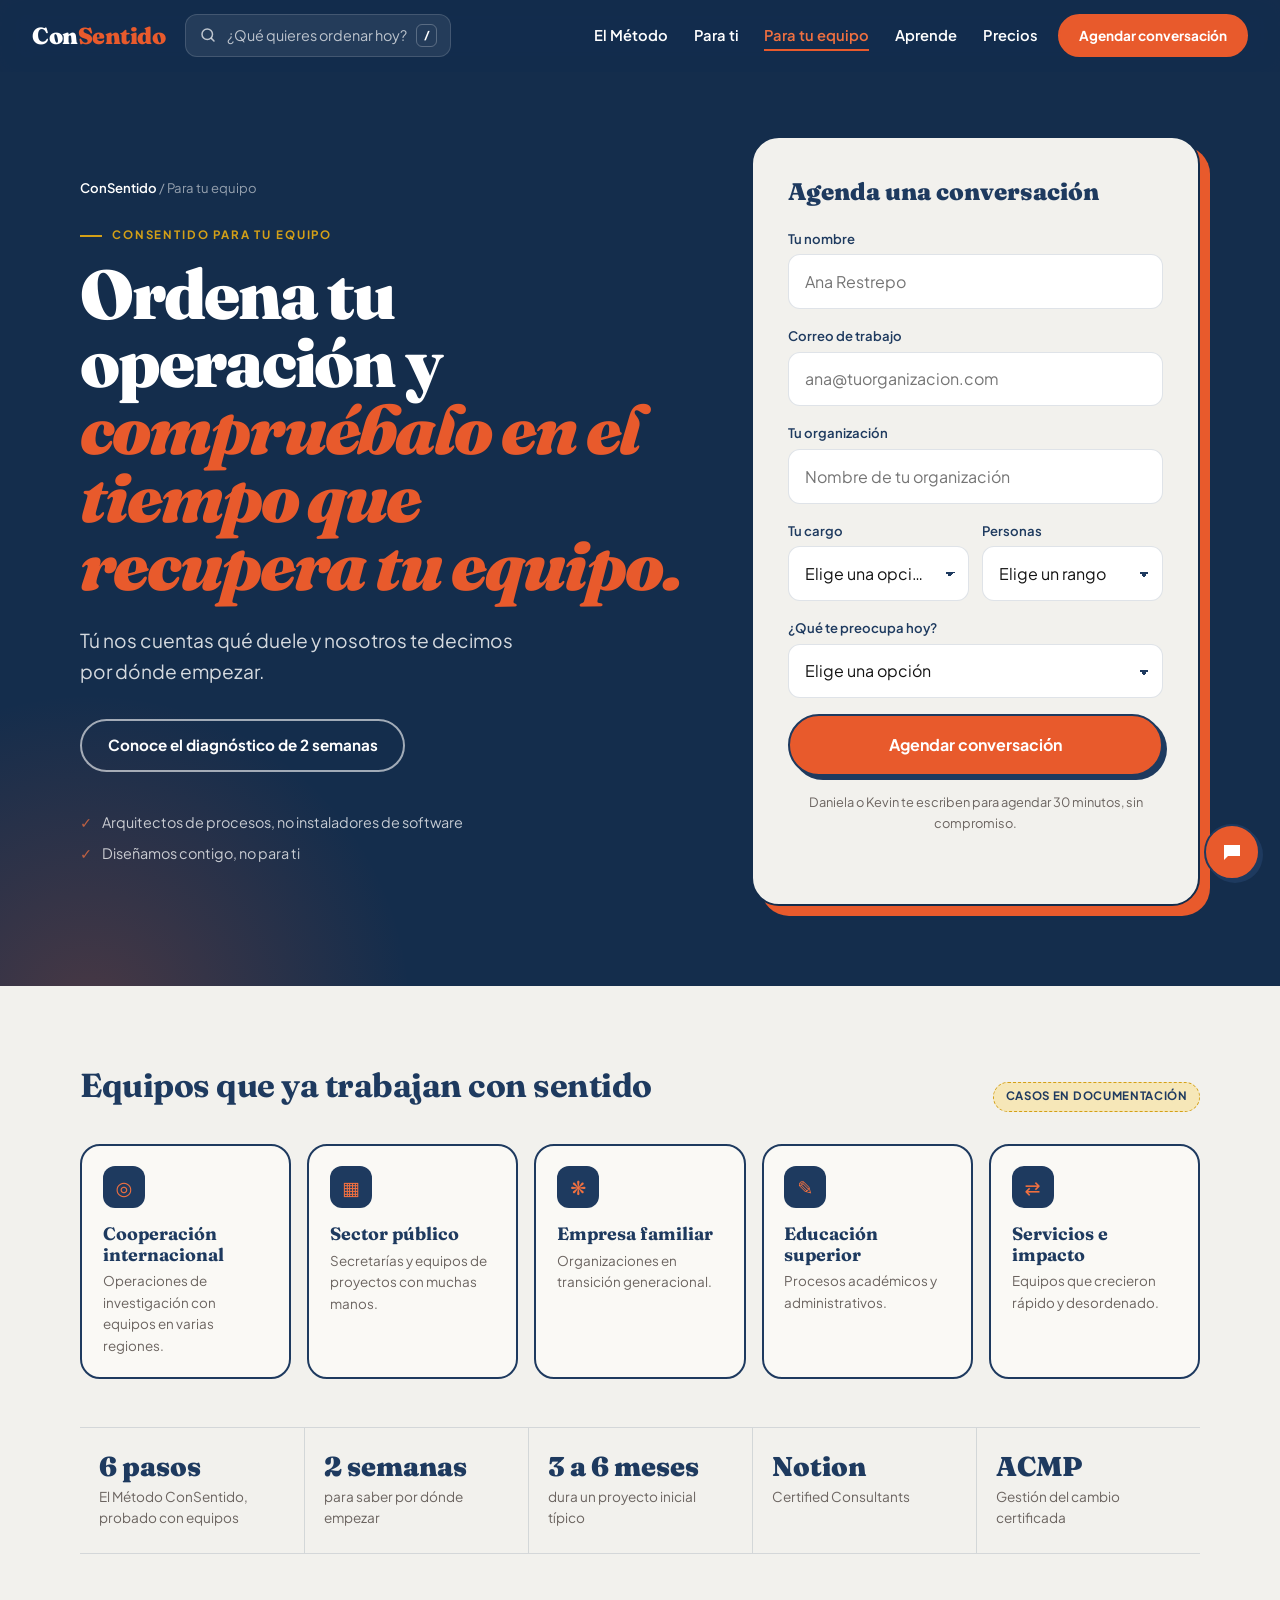
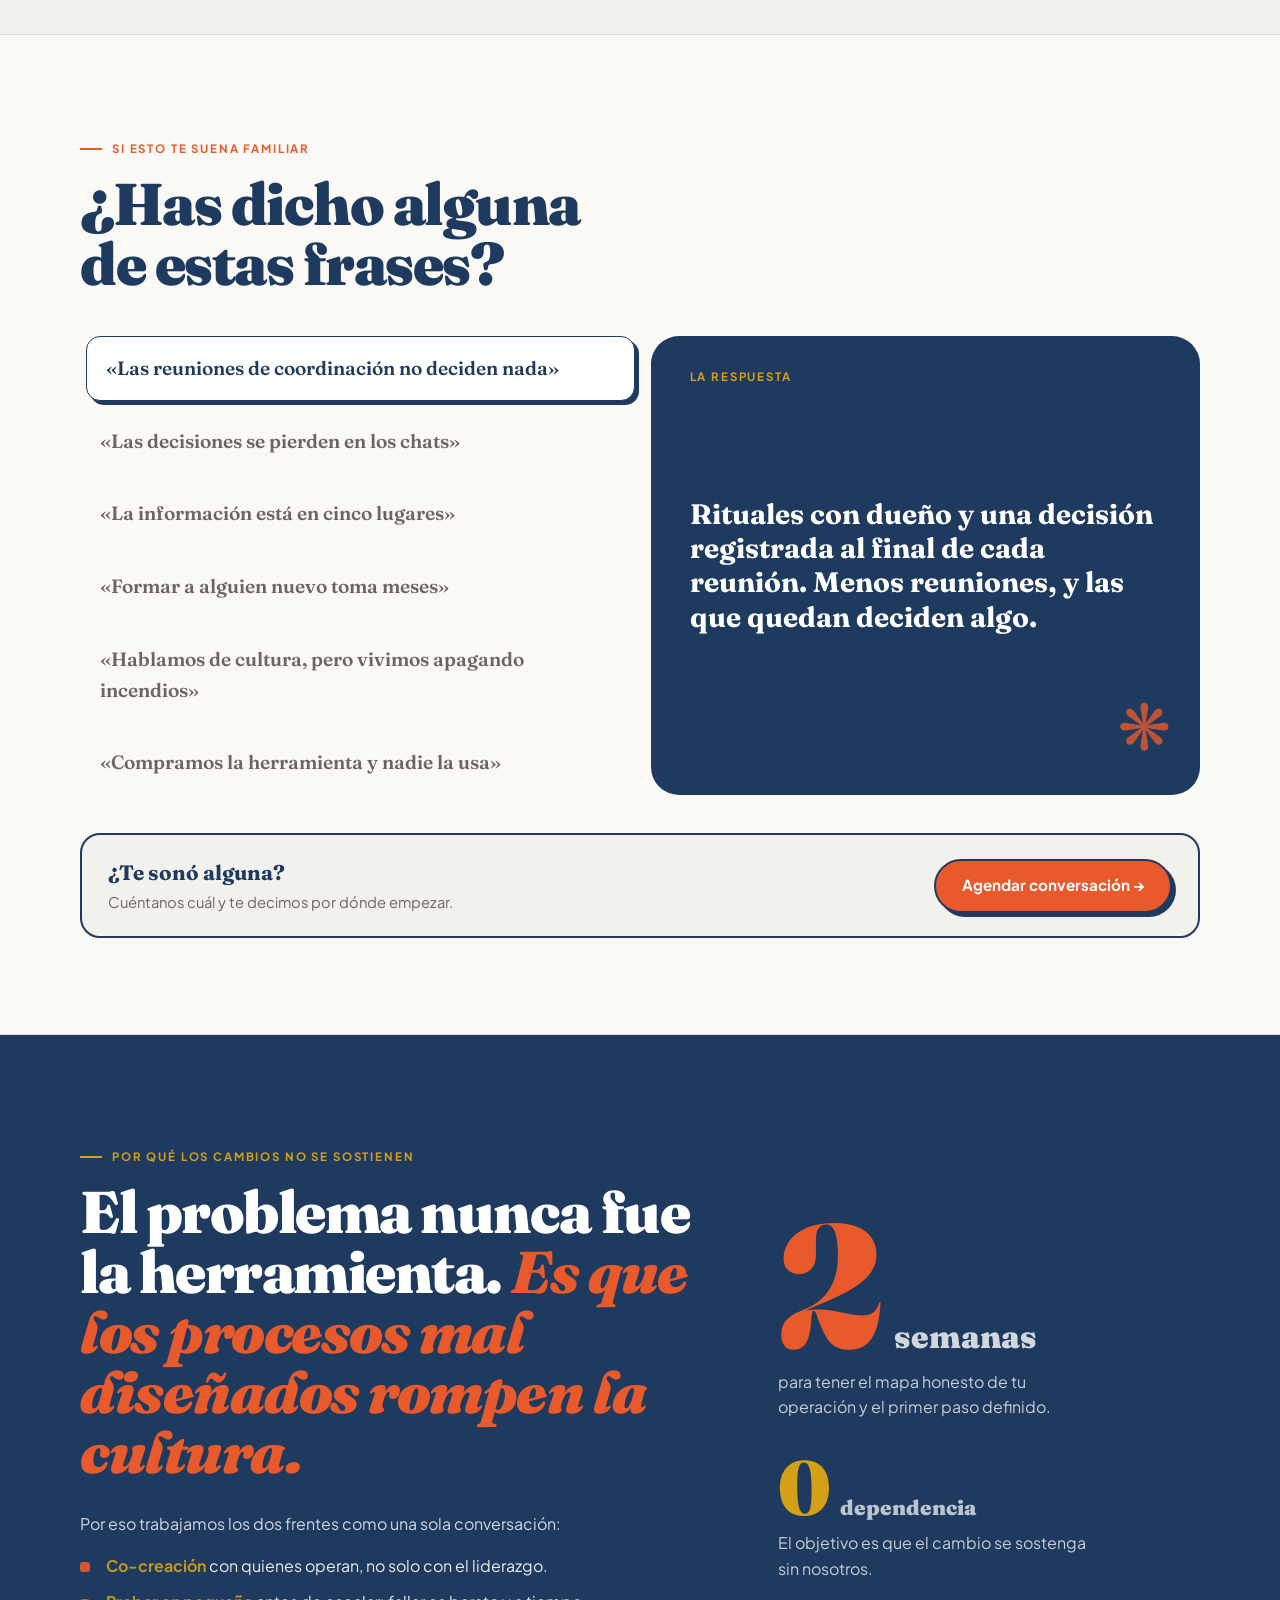
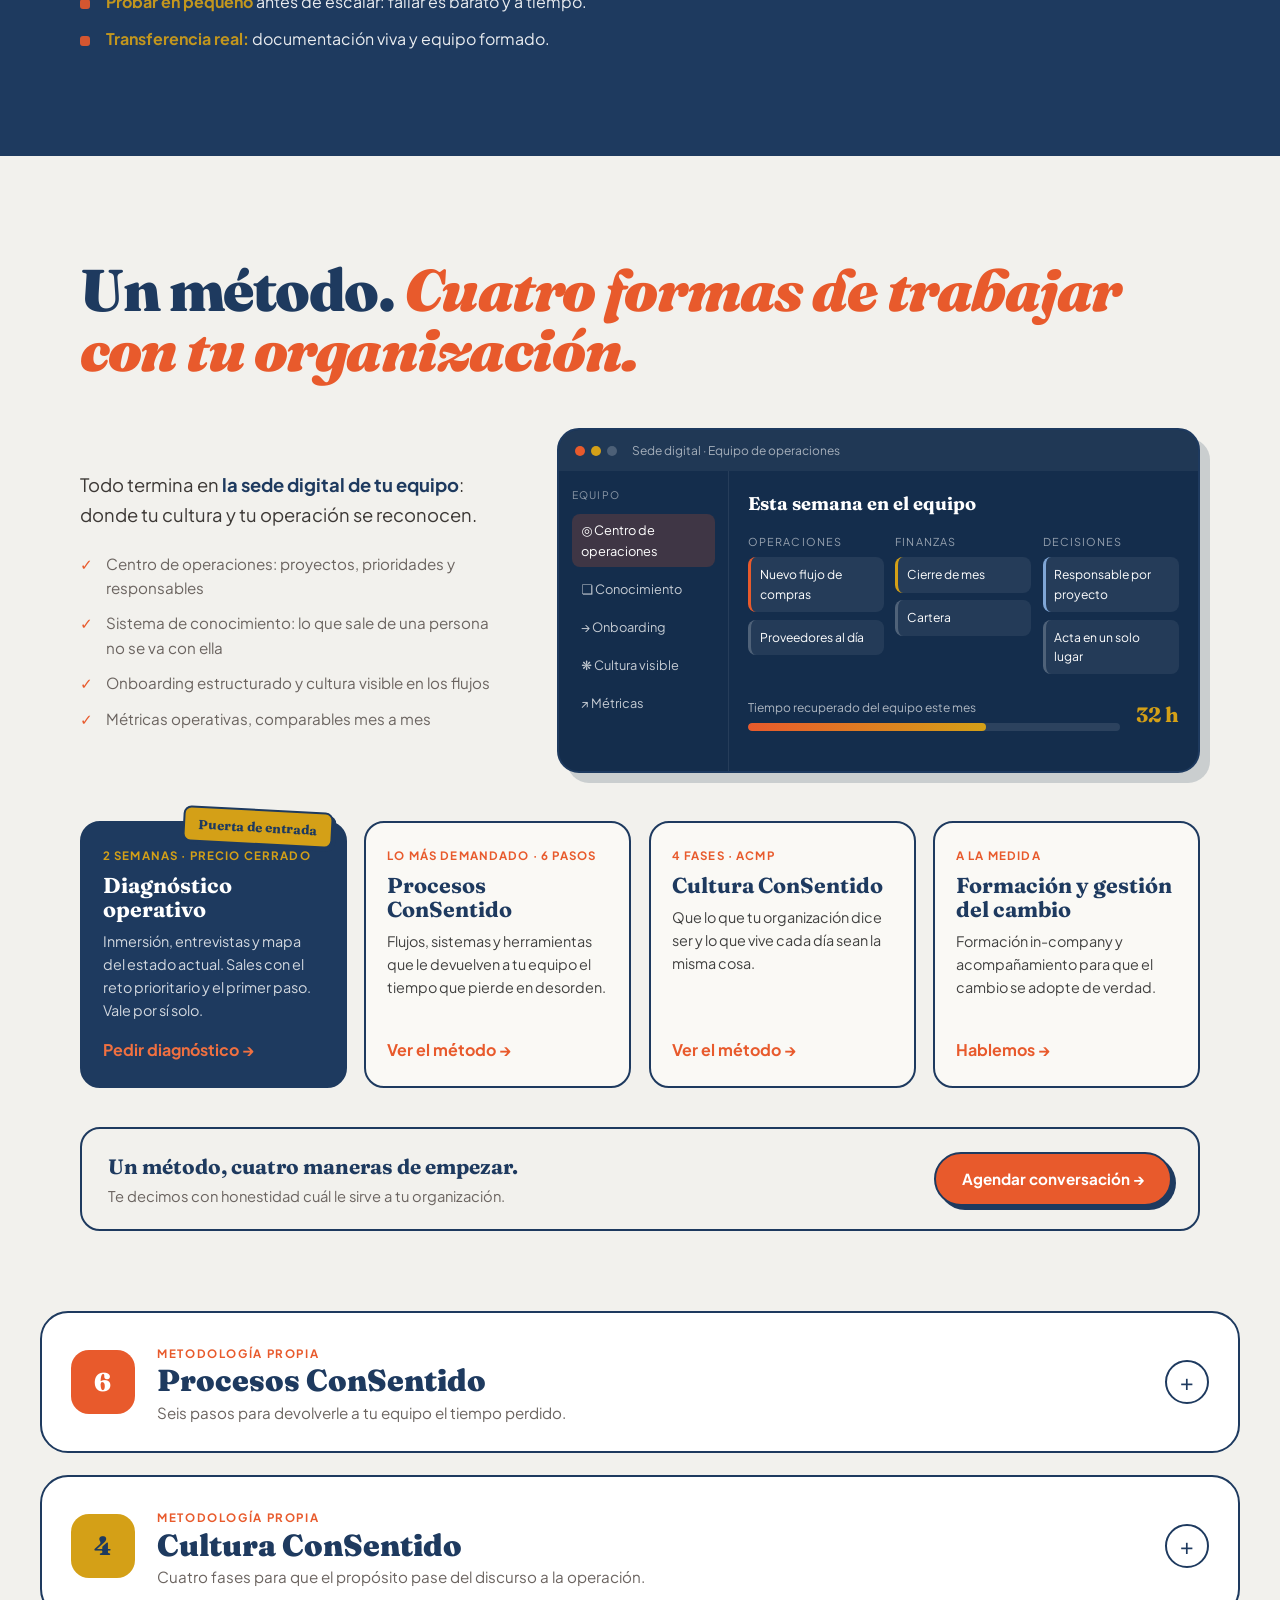
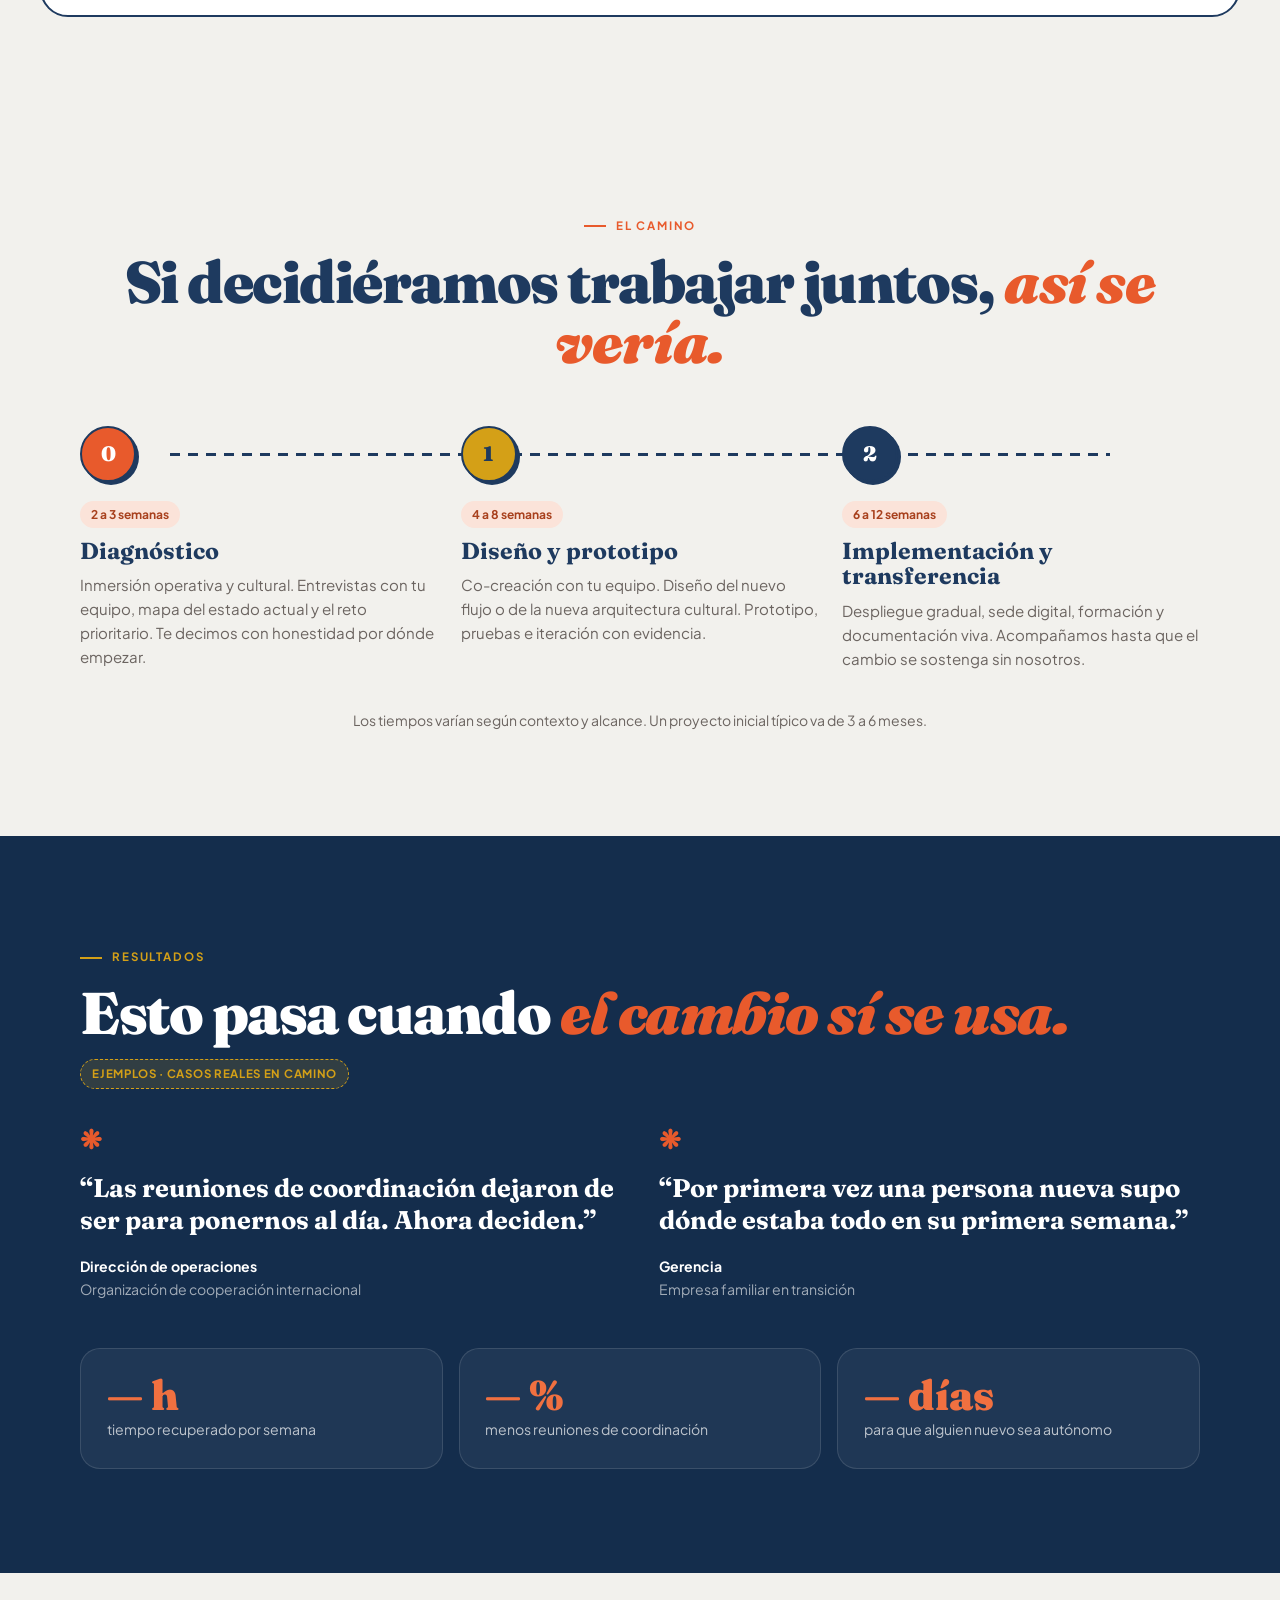
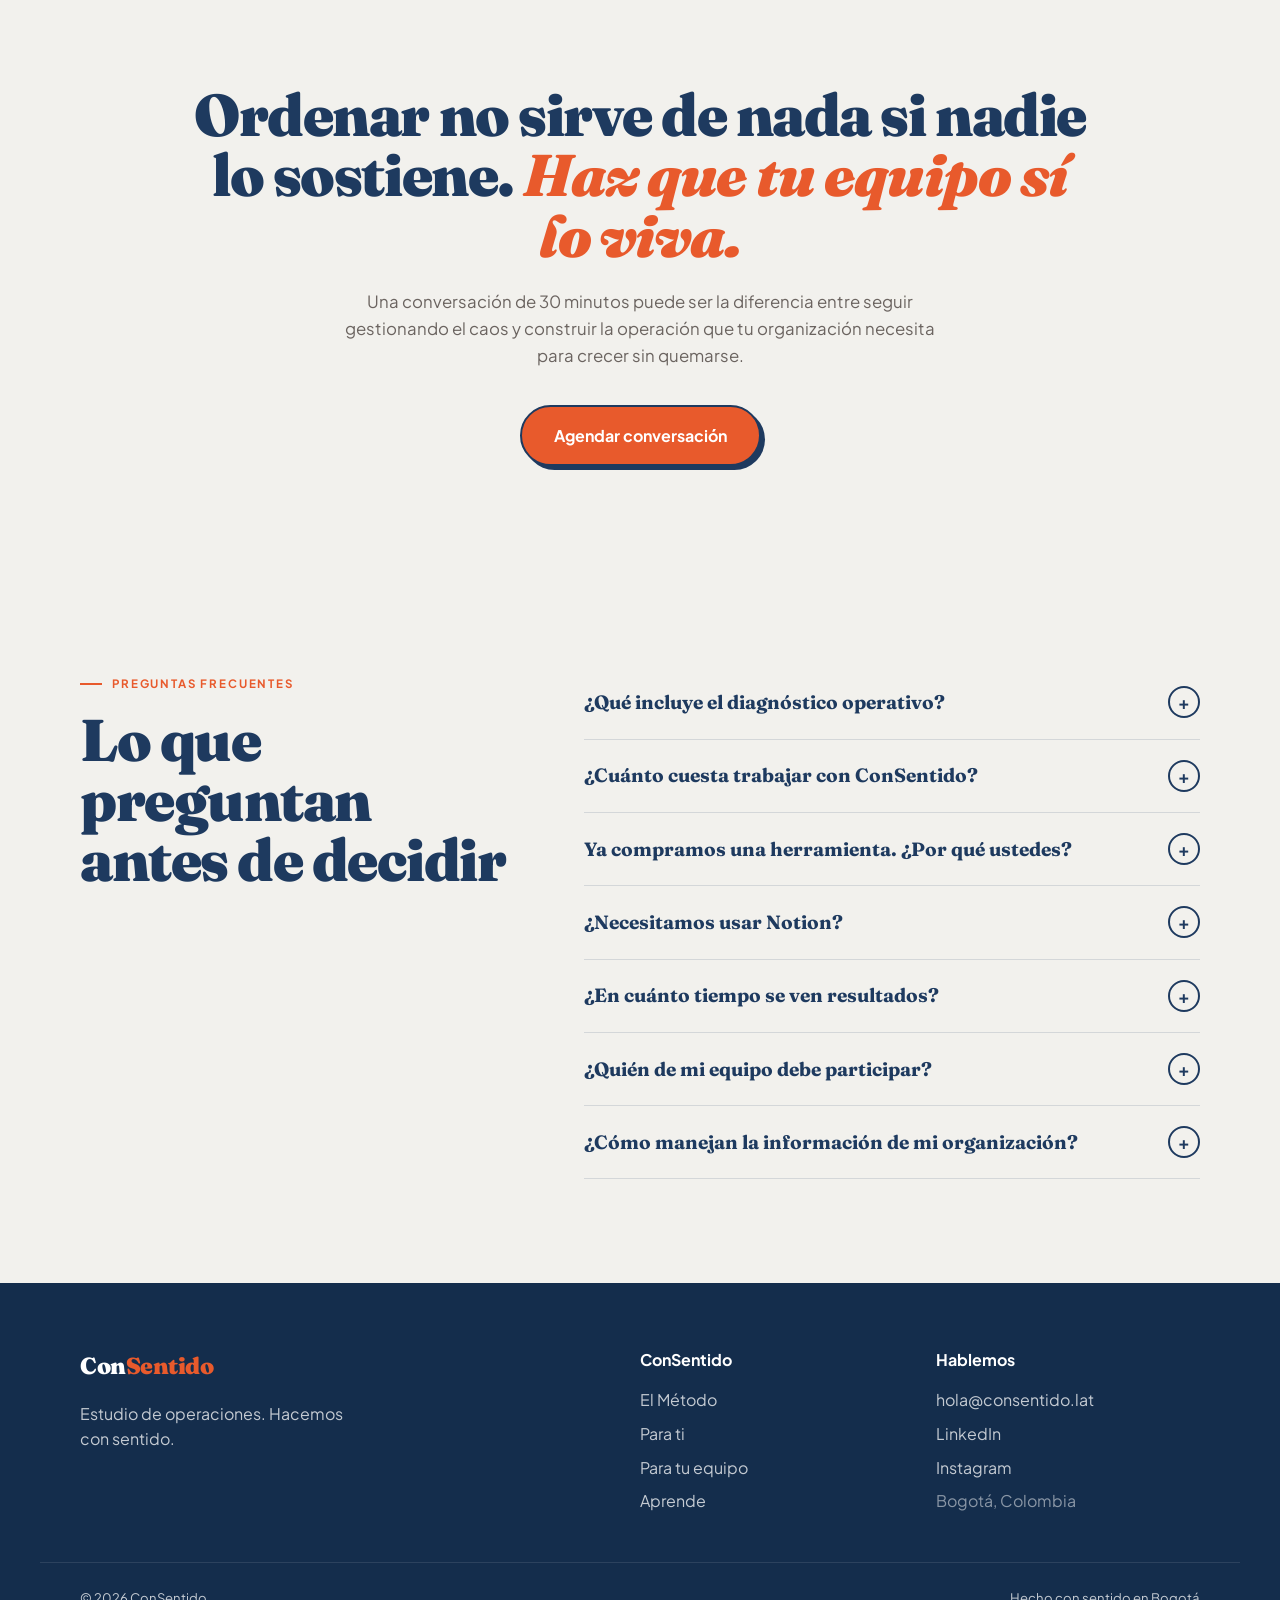
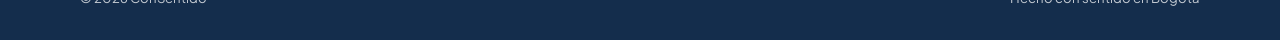
==== commit 30195993: "Logo: sin la C y sin itálica, ConSentido en una sola palabra Co-Authored-By: Claude Opus 5.5 <norepl" ====
--- a/para-equipos/index.html
+++ b/para-equipos/index.html
@@ -20,7 +20,7 @@
 <header class="nav" id="nav">
   <div class="nav__inner">
     <a href="../" class="logo" aria-label="ConSentido, inicio">
-      <span class="logo__mark" aria-hidden="true">C</span>
+      
       <span class="logo__word">Con<em>Sentido</em></span>
     </a>
 
@@ -419,7 +419,7 @@
 <footer class="footer">
   <div class="wrap footer__grid">
     <div>
-      <a href="../" class="logo logo--light"><span class="logo__mark" aria-hidden="true">C</span><span class="logo__word">Con<em>Sentido</em></span></a>
+      <a href="../" class="logo logo--light"><span class="logo__word">Con<em>Sentido</em></span></a>
       <p class="footer__claim">Estudio de operaciones. Hacemos con sentido.</p>
     </div>
     <nav aria-label="ConSentido">
--- a/styles.css
+++ b/styles.css
@@ -120,8 +120,8 @@
   width: 34px; height: 34px; border-radius: 10px; background: var(--navy); color: var(--orange);
   display: grid; place-items: center; font-family: var(--serif); font-weight: 900; font-size: 1.25rem;
 }
-.logo__word { font-family: var(--serif); font-weight: 700; font-size: 1.3rem; color: var(--navy); letter-spacing: -.02em; }
-.logo__word em { color: var(--orange); }
+.logo__word { font-family: var(--serif); font-weight: 900; font-size: 1.45rem; color: var(--navy); letter-spacing: -.02em; white-space: nowrap; }
+.logo__word em { color: var(--orange); font-style: normal; }
 .logo--light .logo__word { color: #fff; }
 .logo--light .logo__mark { background: var(--orange); color: var(--navy); }
 
@@ -385,18 +385,25 @@
 .goals__content { position: relative; z-index: 2; max-width: 780px; margin: 0 auto; }
 .goals__content .btn { margin-top: 2rem; }
 .goals__cloud { position: absolute; inset: 0; }
+/* Metas como notas adhesivas de papel: nada de píldoras, bordes ni sombras desplazadas, para no confundirlas con botones */
 .g {
-  position: absolute; font-weight: 700; font-size: .9rem; padding: .6rem 1.1rem; border-radius: 999px;
-  border: 2px solid var(--navy); background: var(--warm); color: var(--navy); white-space: nowrap;
-  box-shadow: 3px 3px 0 var(--navy); animation: drift 10s ease-in-out infinite;
-}
-.g--1 { top: 12%; left: 8%;  --rot: -6deg; background: var(--orange); color: #fff; }
-.g--2 { top: 10%; right: 10%; --rot: 4deg; animation-delay: -2s; }
-.g--3 { top: 46%; left: 3%;  --rot: 3deg; animation-delay: -4s; background: var(--mustard); }
-.g--4 { bottom: 14%; left: 12%; --rot: -3deg; animation-delay: -6s; }
-.g--5 { top: 44%; right: 3%; --rot: -5deg; animation-delay: -1s; background: var(--navy); color: #fff; }
-.g--6 { bottom: 12%; right: 12%; --rot: 5deg; animation-delay: -3s; }
-.g--7 { top: 4%; left: 42%; --rot: -2deg; animation-delay: -5s; background: var(--orange-soft); }
+  position: absolute; font-family: var(--serif); font-style: italic; font-weight: 600; font-size: 1.02rem;
+  padding: .9rem 1.1rem .8rem; border-radius: 3px; max-width: 190px; white-space: normal; line-height: 1.2;
+  background: var(--mustard-soft); color: var(--navy);
+  box-shadow: 0 10px 18px -12px rgba(20,45,76,.45), 0 1px 0 rgba(20,45,76,.06);
+  animation: drift 10s ease-in-out infinite; pointer-events: none;
+}
+.g::before {
+  content: ''; position: absolute; top: -9px; left: 50%; width: 46px; height: 16px; transform: translateX(-50%) rotate(-3deg);
+  background: rgba(255,255,255,.55); box-shadow: 0 0 0 1px rgba(20,45,76,.06);
+}
+.g--1 { top: 10%; left: 7%;  --rot: -5deg; background: var(--orange-soft); }
+.g--2 { top: 9%; right: 9%; --rot: 4deg; animation-delay: -2s; background: #fff; }
+.g--3 { top: 44%; left: 3%;  --rot: 3deg; animation-delay: -4s; }
+.g--4 { bottom: 12%; left: 11%; --rot: -3deg; animation-delay: -6s; background: #E3EAF3; }
+.g--5 { top: 42%; right: 3%; --rot: -5deg; animation-delay: -1s; background: var(--orange-soft); }
+.g--6 { bottom: 10%; right: 11%; --rot: 5deg; animation-delay: -3s; }
+.g--7 { top: 3%; left: 42%; --rot: -2deg; animation-delay: -5s; background: #E3EAF3; }
 
 /* ══════════ CREDENCIALES ══════════ */
 .creds { border-block: 1px solid var(--line); padding: 2rem 0; background: var(--warm); }
@@ -525,7 +532,8 @@
   .comm-grid { grid-template-columns: 1fr; }
   .goals { padding: 5rem 16px; }
   .goals__cloud { position: static; display: flex; flex-wrap: wrap; justify-content: center; gap: .6rem; margin-bottom: 2.5rem; }
-  .g { position: static; font-size: .8rem; padding: .45rem .85rem; }
+  .g { position: static; font-size: .9rem; padding: .7rem .85rem .6rem; max-width: 46%; }
+  .goals__cloud { gap: 1rem .7rem; }
   .g:nth-child(n+6) { display: none; }
   .compare { font-size: .85rem; }
   .compare th, .compare td { padding: .65rem .4rem; }
@@ -1019,3 +1027,37 @@
   .forms4__grid, .results__quotes, .results__metrics { grid-template-columns: 1fr; }
   .bignum__main span { font-size: 7rem; }
 }
+
+/* ══════════ Dos opciones de precio + newsletter aparte ══════════ */
+.plan-grid--2 { grid-template-columns: repeat(2, minmax(0, 1fr)); max-width: 820px; margin-inline: auto; }
+.plan__cur { font-family: var(--sans); font-size: .8rem; font-weight: 700; color: var(--muted); }
+.sr-only { position: absolute; width: 1px; height: 1px; overflow: hidden; clip: rect(0 0 0 0); white-space: nowrap; }
+
+/* La newsletter no es un plan: es una carta, presentada como sobre abierto */
+.news-strip {
+  position: relative; display: grid; grid-template-columns: auto 1fr minmax(0, 380px); gap: 1.6rem; align-items: center;
+  margin: 2.8rem auto 0; max-width: 1000px; padding: 1.8rem 2rem;
+  background: #fff; border-radius: 6px; border-top: 6px solid var(--orange);
+  background-image: repeating-linear-gradient(-45deg, transparent 0 14px, rgba(232,90,44,.06) 14px 16px);
+  box-shadow: 0 18px 40px -26px rgba(20,45,76,.5);
+}
+.news-strip__ico { font-size: 2.4rem; color: var(--orange); line-height: 1; }
+.news-strip__tag { font-size: .72rem; font-weight: 700; letter-spacing: .14em; text-transform: uppercase; color: var(--orange); }
+.news-strip h3 { font-family: var(--serif); font-style: italic; font-weight: 700; font-size: 1.5rem; color: var(--navy); line-height: 1.15; margin: .2rem 0 .3rem; }
+.news-strip__copy p:last-child { font-size: .92rem; color: var(--muted); }
+.news-form { display: grid; grid-template-columns: 1fr auto; gap: .5rem; }
+.news-form input { min-width: 0; padding: .8rem 1rem; border-radius: 10px; border: 1.5px solid var(--line); background: var(--warm); font: inherit; }
+.news-form input:focus { outline: none; border-color: var(--navy); }
+.news-form input[aria-invalid="true"] { border-color: var(--orange); }
+.news-form .btn { border-radius: 10px; box-shadow: none; }
+.news-form__msg { grid-column: 1 / -1; font-size: .85rem; font-weight: 600; color: var(--navy); min-height: 1.2em; }
+#aprende .news-strip { margin-top: 2.4rem; }
+
+@media (max-width: 860px) {
+  .news-strip { grid-template-columns: 1fr; gap: 1rem; padding: 1.5rem 1.3rem; }
+  .news-strip__ico { display: none; }
+}
+@media (max-width: 720px) {
+  .plan-grid--2 { grid-template-columns: 1fr; }
+  .news-form { grid-template-columns: 1fr; }
+}
